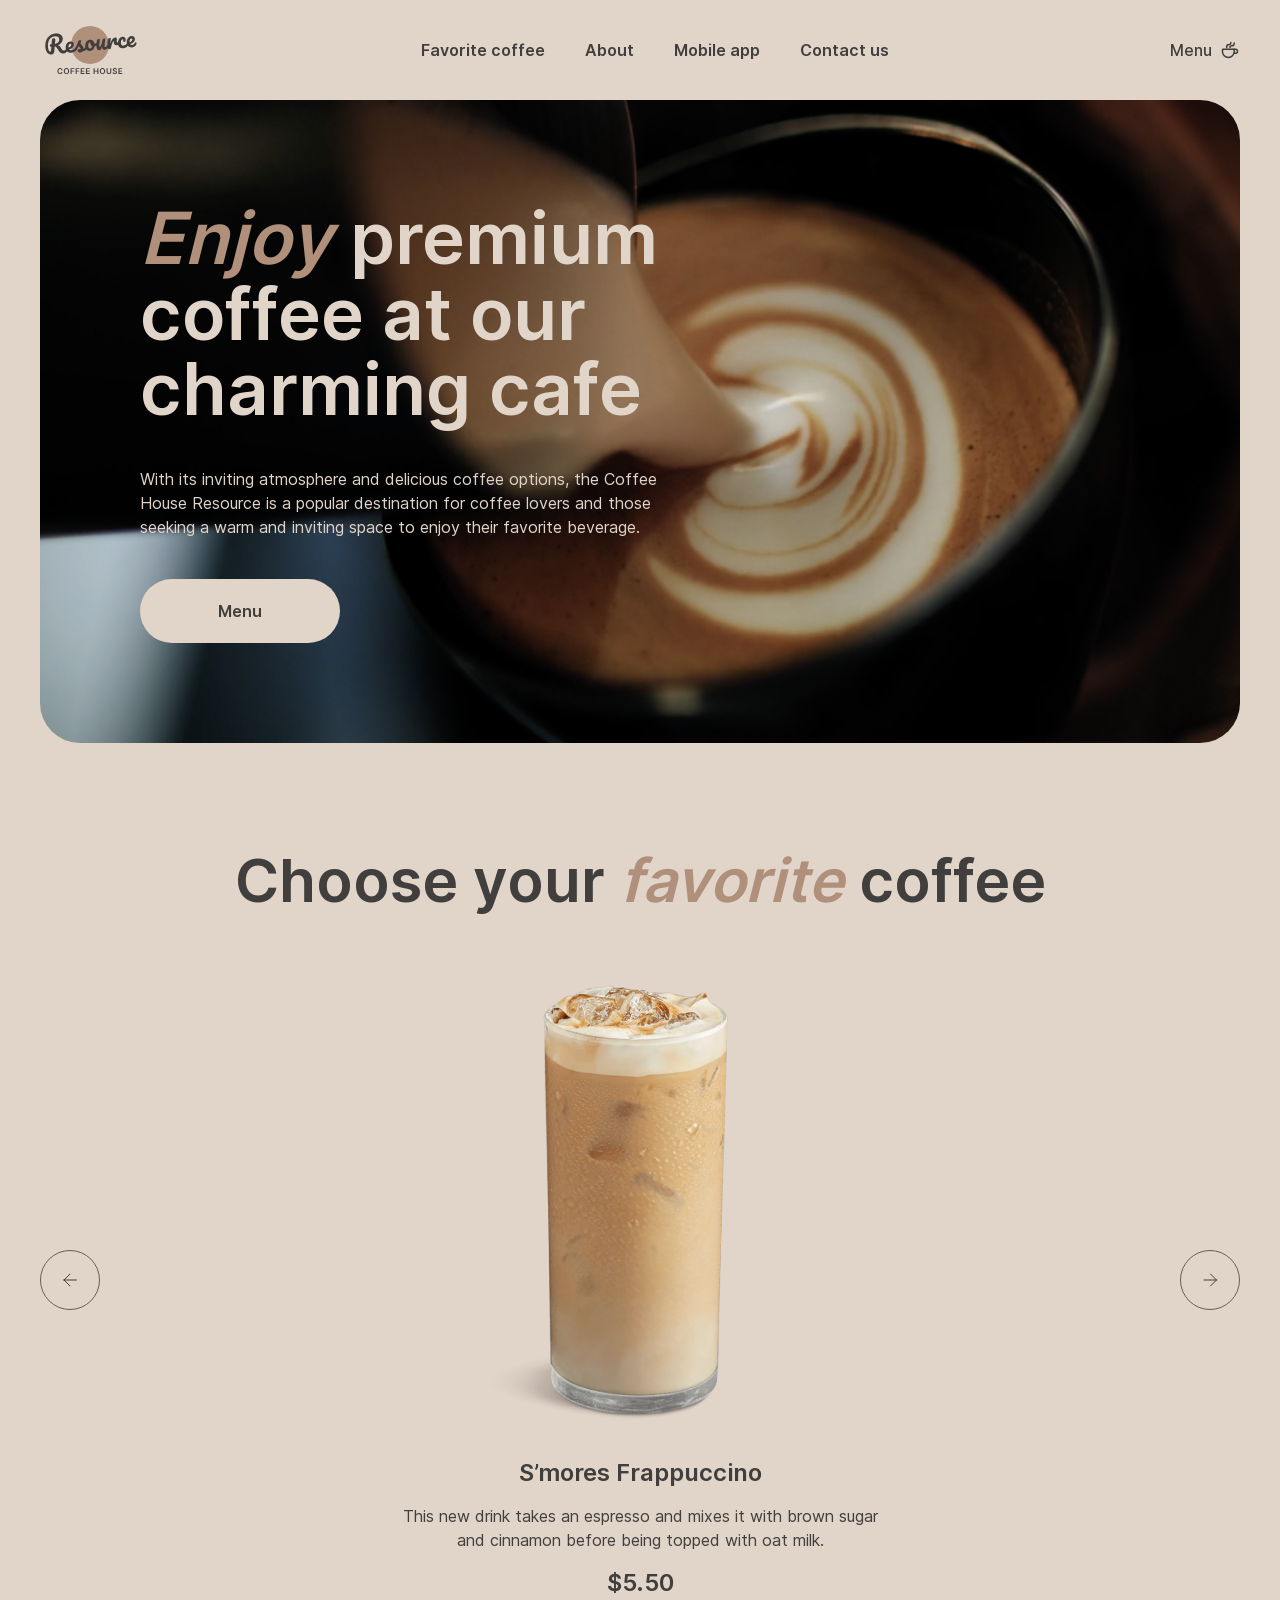
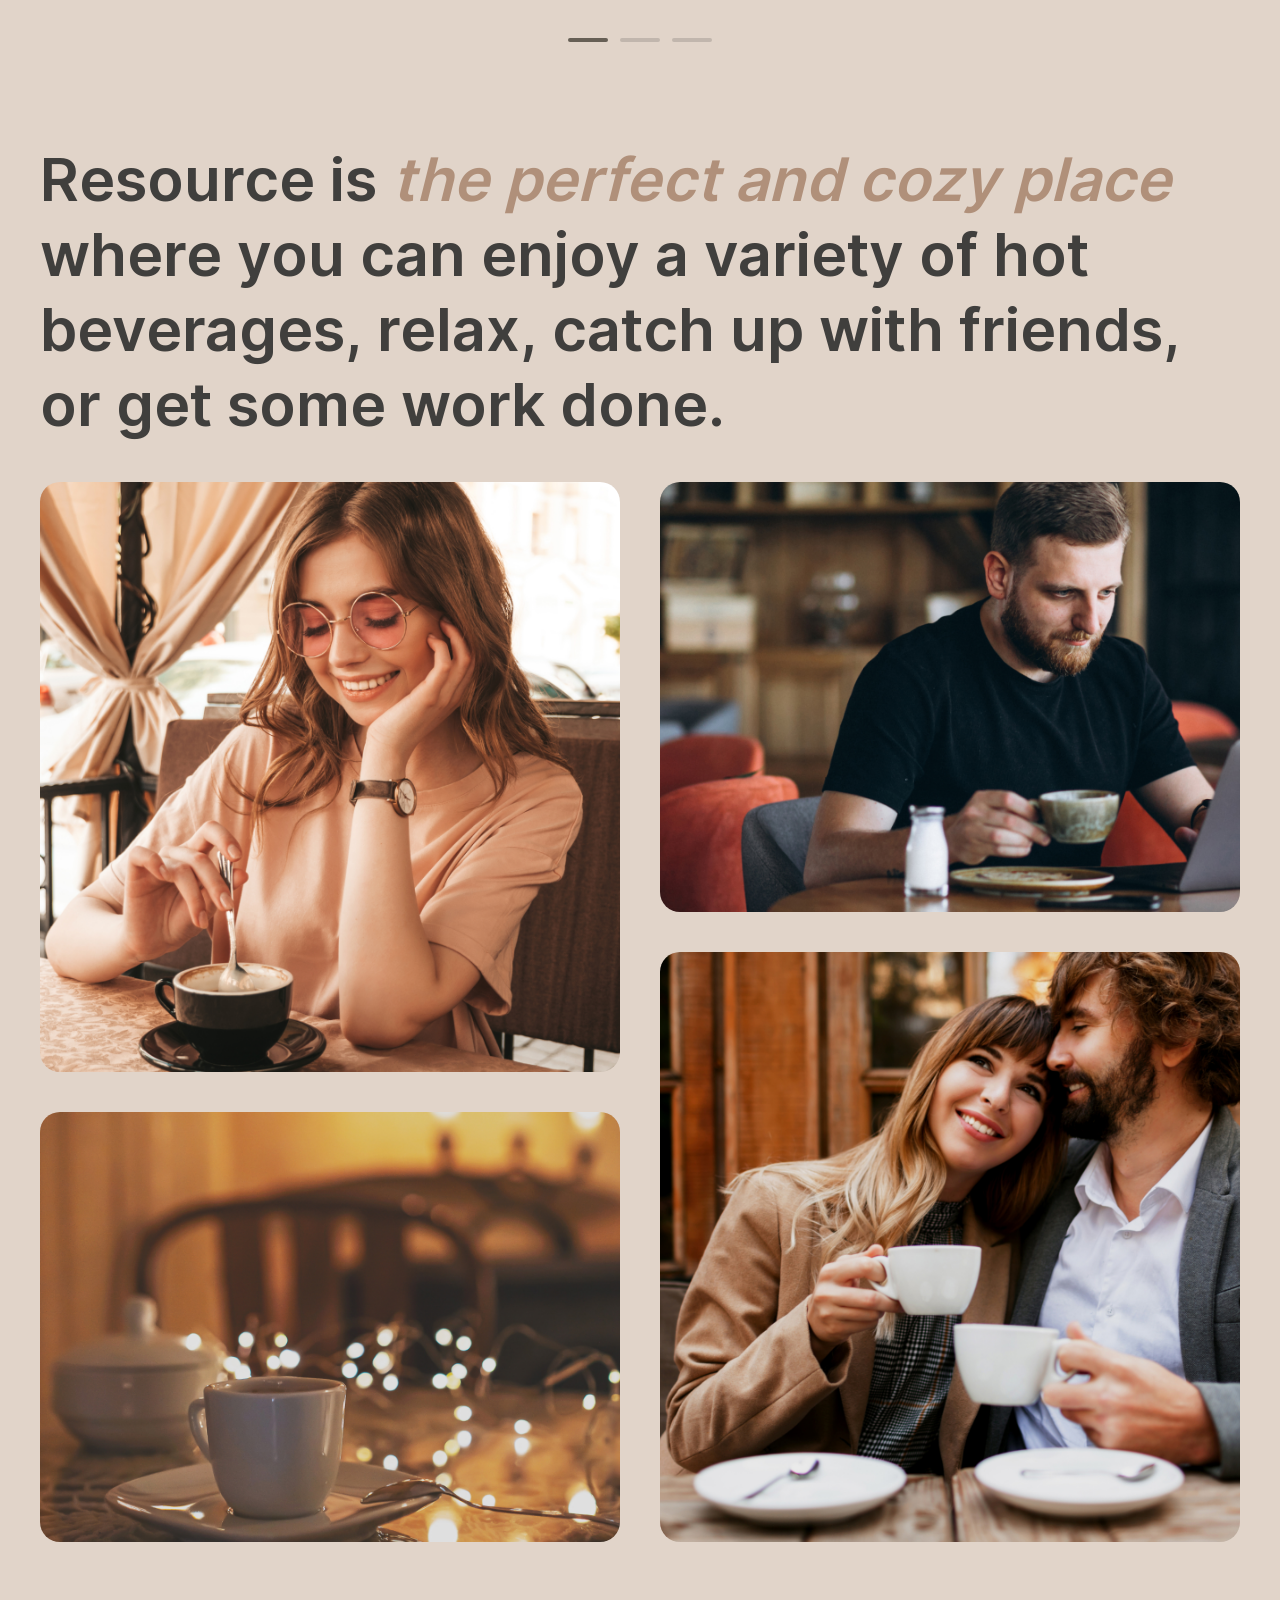
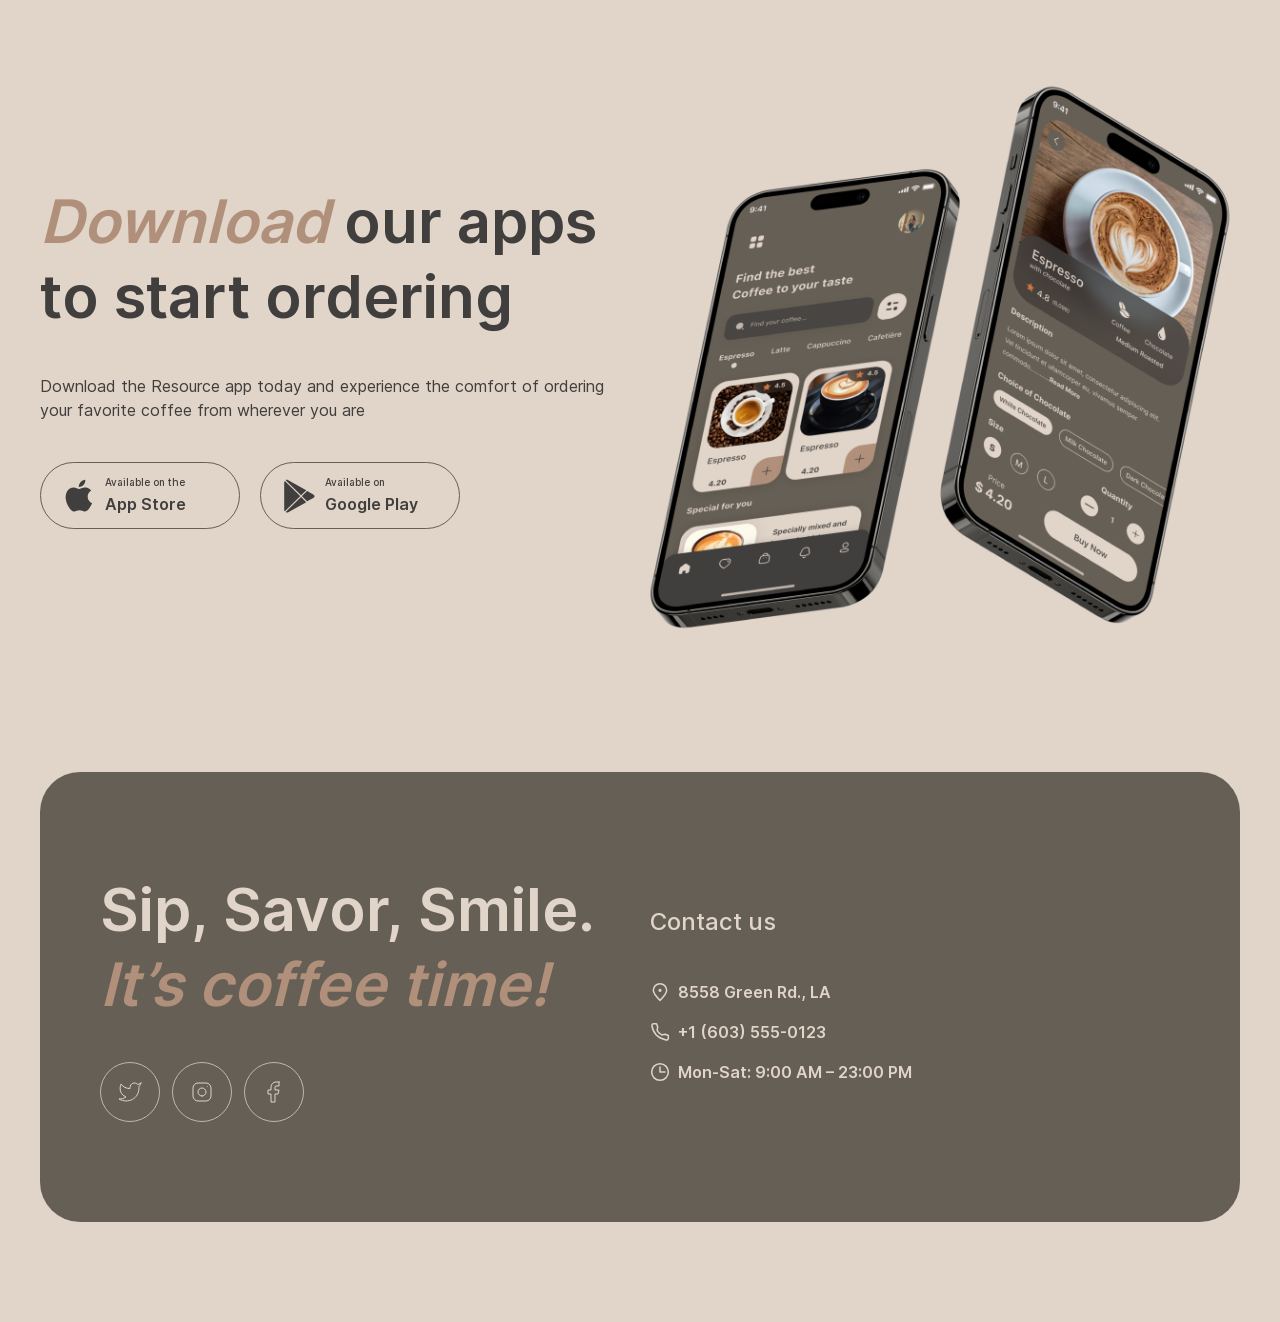
==== index.html @ 58384d1d "feat: add layout and adaptive task part 1" ====
<!DOCTYPE html>
<html lang="ru">
<head>
    <meta charset="UTF-8">
    <meta http-equiv="X-UA-Compatible" content="IE=edge">
    <title>Coffie house</title>
    <meta name="theme-color" content="#fff">
    <meta name="apple-mobile-web-app-status-bar-style" content="black-translucent">
    <!--<meta name="viewport" content="width=device-width, shrink-to-fit=no, initial-scale=1.0">-->
    <meta name="viewport" content="width=device-width, initial-scale=1.0">
    <meta name="format-detection" content="telephone=no">
    <meta name="author" content="">
    <base href="">
    <link rel="canonical" href="/">
    <!-- page description -->
    <meta name="description" content="">
    <meta name="keywords" content="">
    <meta name="Copyright" content="">
    <!-- social networks -->
    <meta property="og:locale" content="ru_RU">
    <meta property="og:type" content="website">
    <meta property="og:title" content="">
    <meta property="og:description" content="">
    <meta property="og:image" content="">
    <meta property="og:url" content="">
    <meta property="og:site_name" content="">
    <!-- Favicon -->
    <link rel="apple-touch-icon-precomposed" sizes="144x144" href="assets/img/favicon.png">
    <link rel="apple-touch-icon-precomposed" sizes="152x152" href="assets/img/favicon.png">
    <link rel="icon" type="image/png" href="assets/img/favicon.png" sizes="32x32">
    <link rel="icon" type="image/png" href="assets/img/favicon.png" sizes="16x16">
    <meta name="application-name" content="&nbsp;">
    <meta name="msapplication-TileColor" content="#FFFFFF">
    <meta name="msapplication-TileImage" content="assets/img/favicon.png">
    <!-- styles files -->
    <link rel="stylesheet" href="assets/css/main.css">
    <link rel="stylesheet" href="assets/css/media.css">
</head>
    <body>
        <header class="header">
            <div class="container">
                <div class="header-wrapper f-jcsb-center">
                    <a href="https://rolling-scopes-school.github.io/holanad-JSFE2023Q4/" class="header__logo">
                        <img src="assets/img/logo.svg" alt="" class="img-contain">
                    </a>
                    <div class="header-block f-center">
                        <nav class="header-nav">
                            <ul class="header-list f-center">
                                <li class="header-item">
                                    <a href="#favorite" class="header-item__link">
                                        Favorite coffee
                                    </a>
                                </li>
                                <li class="header-item">
                                    <a href="#resource" class="header-item__link">
                                        About
                                    </a>
                                </li>
                                <li class="header-item">
                                    <a href="#download" class="header-item__link">
                                        Mobile app
                                    </a>
                                </li>
                                <li class="header-item">
                                    <a href="#footer" class="header-item__link">
                                        Contact us
                                    </a>
                                </li>
                            </ul>
                        </nav>
                    </div>
                    <a href="menu.html" class="header__menu f-center">
                        <p>
                            Menu
                        </p>
                        <svg xmlns="http://www.w3.org/2000/svg" width="20" height="20" viewBox="0 0 20 20" fill="none">
                            <path d="M14.167 9.76667V11.6667C14.167 14.8883 11.5553 17.5 8.33366 17.5C5.112 17.5 2.50033 14.8883 2.50033 11.6667V9.76667C2.50033 9.4353 2.76896 9.16667 3.10033 9.16667H13.567C13.8984 9.16667 14.167 9.4353 14.167 9.76667Z" stroke="#403F3D" stroke-width="1.5" stroke-linecap="round" stroke-linejoin="round"/>
                            <path d="M10.0003 7.50008C10.0003 6.66675 10.5956 5.83341 11.786 5.83341V5.83341C13.101 5.83341 14.167 4.76743 14.167 3.45246V2.91675" stroke="#403F3D" stroke-width="1.5" stroke-linecap="round" stroke-linejoin="round"/>
                            <path d="M6.66634 7.5V7.08333C6.66634 5.70262 7.78563 4.58333 9.16634 4.58333V4.58333C10.0868 4.58333 10.833 3.83714 10.833 2.91667V2.5" stroke="#403F3D" stroke-width="1.5" stroke-linecap="round" stroke-linejoin="round"/>
                            <path d="M13.333 9.16675H15.4163C16.5669 9.16675 17.4997 10.0995 17.4997 11.2501C17.4997 12.4007 16.5669 13.3334 15.4163 13.3334H14.1663" stroke="#403F3D" stroke-width="1.5" stroke-linecap="round" stroke-linejoin="round"/>
                        </svg>
                    </a>
                    <button class="header-burger">
                        <span></span>
                        <span></span>
                    </button>
                </div>
            </div>
        </header>
        <main class="main">
            <section class="intro" id="intro">
                <div class="container">
                    <div class="intro-wrapper">
                        <div class="intro-image">
                            <img src="assets/img/intro.png" alt="" class="img-cover">
                        </div>
                        <div class="intro-info">
                            <h1 class="intro__title">
                                <i>Enjoy</i> premium coffee at our charming cafe
                            </h1>
                            <p class="intro__descr">
                                With its inviting atmosphere and delicious coffee options, the Coffee House Resource is a popular destination for coffee lovers and those seeking a warm and inviting space to enjoy their favorite beverage.
                            </p>
                            <a href="menu.html" class="intro__button btn f-center">
                                Menu
                                <svg xmlns="http://www.w3.org/2000/svg" width="20" height="20" viewBox="0 0 20 20" fill="none">
                                    <path d="M14.167 9.76667V11.6667C14.167 14.8883 11.5553 17.5 8.33366 17.5C5.112 17.5 2.50033 14.8883 2.50033 11.6667V9.76667C2.50033 9.4353 2.76896 9.16667 3.10033 9.16667H13.567C13.8984 9.16667 14.167 9.4353 14.167 9.76667Z" stroke="#403F3D" stroke-width="1.5" stroke-linecap="round" stroke-linejoin="round"/>
                                    <path d="M10.0003 7.50008C10.0003 6.66675 10.5956 5.83341 11.786 5.83341V5.83341C13.101 5.83341 14.167 4.76743 14.167 3.45246V2.91675" stroke="#403F3D" stroke-width="1.5" stroke-linecap="round" stroke-linejoin="round"/>
                                    <path d="M6.66634 7.5V7.08333C6.66634 5.70262 7.78563 4.58333 9.16634 4.58333V4.58333C10.0868 4.58333 10.833 3.83714 10.833 2.91667V2.5" stroke="#403F3D" stroke-width="1.5" stroke-linecap="round" stroke-linejoin="round"/>
                                    <path d="M13.333 9.16675H15.4163C16.5669 9.16675 17.4997 10.0995 17.4997 11.2501C17.4997 12.4007 16.5669 13.3334 15.4163 13.3334H14.1663" stroke="#403F3D" stroke-width="1.5" stroke-linecap="round" stroke-linejoin="round"/>
                                </svg>
                            </a>
                        </div>
                    </div>
                </div>
            </section>
            <section class="favorite" id="favorite">
                <div class="container">
                    <div class="favorite-wrapper">
                        <h2 class="favorite__title">
                            Choose your  <i>favorite</i> coffee
                        </h2>
                        <div class="favorite-slider">
                            <ul class="favorite-slider f-center-center">
                                <li class="favorite-item">
                                    <div class="favorite-item__image">
                                        <img src="assets/img/coffie/coffee-slider-1.png" alt="" class="img-contain">
                                    </div>
                                    <h3 class="favorite-item__name">
                                        S’mores Frappuccino
                                    </h3>
                                    <p class="favorite-item__descr">
                                        This new drink takes an espresso and mixes it with brown sugar and cinnamon before being topped with oat milk.
                                    </p>
                                    <p class="favorite-item__price">
                                        $5.50
                                    </p>
                                </li>
                            </ul>
                            <div class="favorite-pagination f-center-center">
                                <span class="active"></span>
                                <span></span>
                                <span></span>
                            </div>
                            <div class="favorite-panel">
                                <button class="favorite-panel__prev f-center-center">
                                    <svg width="24" height="24" viewBox="0 0 24 24" fill="none" xmlns="http://www.w3.org/2000/svg">
                                        <g id="arrow-left">
                                        <path id="Vector1" d="M18.5 12H6M6 12L12 6M6 12L12 18" stroke="#403F3D" stroke-linecap="round" stroke-linejoin="round"/>
                                        </g>
                                    </svg>
                                </button>
                                <button class="favorite-panel__next f-center-center">
                                    <svg width="24" height="24" viewBox="0 0 24 24" fill="none" xmlns="http://www.w3.org/2000/svg">
                                        <g id="arrow-right">
                                        <path id="Vector2" d="M6 12H18.5M18.5 12L12.5 6M18.5 12L12.5 18" stroke="#403F3D" stroke-linecap="round" stroke-linejoin="round"/>
                                        </g>
                                    </svg>                                        
                                </button>                                    
                            </div>
                        </div>
                    </div>
                </div>
            </section>
            <section class="resource" id="resource">
                <div class="container">
                    <div class="resource-wrapper">
                        <h2 class="resource__title">
                            Resource is <i>the perfect and cozy place</i> where you can enjoy a variety of hot beverages, relax, catch up with friends, or get some work done.
                        </h2>
                        <ul class="resource-list">
                            <li class="resource-item">
                                <img src="assets/img/resource/img-one.png" alt="" class="img-cover">
                            </li>
                            <li class="resource-item">
                                <img src="assets/img/resource/img-three.png" alt="" class="img-cover">
                            </li>
                            <li class="resource-item">
                                <img src="assets/img/resource/img-two.png" alt="" class="img-cover">
                            </li>
                            <li class="resource-item">
                                <img src="assets/img/resource/img-four.png" alt="" class="img-cover">
                            </li>
                        </ul>
                    </div>
                </div>
            </section>
            <section class="download" id="download">
                <div class="container">
                    <div class="download-wrapper f-jcsb-center">
                        <div class="download-info">
                            <h2 class="download__title">
                                <i>Download</i> our apps to start ordering
                            </h2>
                            <p class="download__descr">
                                Download the Resource app today and experience the comfort of ordering your favorite coffee from wherever you are
                            </p>
                            <div class="download-btns f-center">
                                <a href="" class="download-button f-center">
                                    <svg width="36" height="36" viewBox="0 0 36 36" fill="none" xmlns="http://www.w3.org/2000/svg">
                                        <path d="M26.7073 18.6307C26.6704 14.6324 30.065 12.6872 30.2203 12.5966C28.2977 9.86366 25.3178 9.49026 24.2707 9.46048C21.7679 9.20369 19.3403 10.9206 18.0654 10.9206C16.765 10.9206 14.8017 9.48529 12.6858 9.52747C9.96293 9.56841 7.41566 11.1055 6.0186 13.4923C3.13542 18.359 5.28572 25.5108 8.04802 29.4446C9.42981 31.3712 11.0444 33.5223 13.1578 33.4466C15.2254 33.3635 15.9978 32.1614 18.4929 32.1614C20.9651 32.1614 21.6903 33.4466 23.8457 33.3983C26.0647 33.3635 27.4618 31.463 28.7952 29.519C30.392 27.3108 31.0333 25.1362 31.0588 25.0245C31.0066 25.0071 26.7493 23.4229 26.7073 18.6307Z" fill="#403F3D"/>
                                        <path d="M22.6357 6.87268C23.7477 5.51675 24.5086 3.67205 24.2974 1.80005C22.6879 1.86952 20.675 2.88554 19.5159 4.21169C18.4903 5.38029 17.5742 7.29571 17.8109 9.097C19.6189 9.2285 21.4753 8.20752 22.6357 6.87268Z" fill="#403F3D"/>
                                    </svg>       
                                    <div class="download-button-text">
                                        <p class="download-button-text__over">
                                            Available on the
                                        </p>
                                        <p class="download-button-text__main">
                                            App Store
                                        </p>
                                    </div>                                 
                                </a>
                                <a href="" class="download-button f-center">
                                    <svg width="36" height="36" viewBox="0 0 36 36" fill="none" xmlns="http://www.w3.org/2000/svg">
                                        <path d="M3.7558 3.20297C3.39335 3.57289 3.18359 4.14884 3.18359 4.89471V31.4994C3.18359 32.2453 3.39335 32.8212 3.7558 33.1911L3.84525 33.2723L19.1359 18.37V18.0181L3.84525 3.11575L3.7558 3.20297Z" fill="#403F3D"/>
                                        <path d="M26.0776 23.34L20.9863 18.37V18.0181L26.0837 13.0482L26.1979 13.1128L32.2345 16.4617C33.9573 17.4121 33.9573 18.976 32.2345 19.9324L26.1979 23.2753L26.0776 23.34Z" fill="#403F3D"/>
                                        <path d="M25.2733 24.2007L20.0617 19.1195L4.68164 34.1166C5.25384 34.7031 6.18695 34.7737 7.24807 34.1873L25.2733 24.2007Z" fill="#403F3D"/>
                                        <path d="M25.2733 12.1876L7.24807 2.20103C6.18695 1.62058 5.25384 1.69125 4.68164 2.27772L20.0617 17.2688L25.2733 12.1876Z" fill="#403F3D"/>
                                    </svg>     
                                    <div class="download-button-text">
                                        <p class="download-button-text__over">
                                            Available on
                                        </p>
                                        <p class="download-button-text__main">
                                            Google Play
                                        </p>
                                    </div>                                      
                                </a>
                            </div>
                        </div>
                        <div class="download-image">
                            <img src="assets/img/download.png" alt="" class="img-contain">
                        </div>
                    </div>
                </div>
            </section>
        </main>
        <footer class="footer" id="footer">
            <div class="container">
                <div class="footer-wrapper f-jcsb">
                    <div class="footer-left">
                        <p class="footer__title">
                            Sip, Savor, Smile. <br> 
                            <i>It’s coffee time!</i>
                        </p>
                        <ul class="footer-social f-center">
                            <li class="footer-social-item">
                                <a href="" class="footer-social-item__link f-center-center">
                                    <svg xmlns="http://www.w3.org/2000/svg" width="24" height="24" viewBox="0 0 24 24" fill="none">
                                        <path d="M23 3.01006C23 3.01006 20.9821 4.20217 19.86 4.54006C19.2577 3.84757 18.4573 3.35675 17.567 3.13398C16.6767 2.91122 15.7395 2.96725 14.8821 3.29451C14.0247 3.62177 13.2884 4.20446 12.773 4.96377C12.2575 5.72309 11.9877 6.62239 12 7.54006V8.54006C10.2426 8.58562 8.50127 8.19587 6.93101 7.4055C5.36074 6.61513 4.01032 5.44869 3 4.01006C3 4.01006 -1 13.0101 8 17.0101C5.94053 18.408 3.48716 19.109 1 19.0101C10 24.0101 21 19.0101 21 7.51006C20.9991 7.23151 20.9723 6.95365 20.92 6.68006C21.9406 5.67355 23 3.01006 23 3.01006Z" stroke="#E1D4C9" stroke-linecap="round" stroke-linejoin="round"/>
                                    </svg>
                                </a>
                            </li>
                            <li class="footer-social-item">
                                <a href="" class="footer-social-item__link f-center-center">
                                    <svg xmlns="http://www.w3.org/2000/svg" width="24" height="24" viewBox="0 0 24 24" fill="none">
                                        <path d="M12 16C14.2091 16 16 14.2091 16 12C16 9.79086 14.2091 8 12 8C9.79086 8 8 9.79086 8 12C8 14.2091 9.79086 16 12 16Z" stroke="#E1D4C9" stroke-linecap="round" stroke-linejoin="round"/>
                                        <path d="M3 16V8C3 5.23858 5.23858 3 8 3H16C18.7614 3 21 5.23858 21 8V16C21 18.7614 18.7614 21 16 21H8C5.23858 21 3 18.7614 3 16Z" stroke="#E1D4C9"/>
                                        <path d="M17.5 6.51L17.51 6.49889" stroke="#E1D4C9" stroke-linecap="round" stroke-linejoin="round"/>
                                    </svg>
                                </a>
                            </li>
                            <li class="footer-social-item">
                                <a href="" class="footer-social-item__link f-center-center">
                                    <svg xmlns="http://www.w3.org/2000/svg" width="24" height="24" viewBox="0 0 24 24" fill="none">
                                        <path d="M17 2H14C12.6739 2 11.4021 2.52678 10.4645 3.46447C9.52678 4.40215 9 5.67392 9 7V10H6V14H9V22H13V14H16L17 10H13V7C13 6.73478 13.1054 6.48043 13.2929 6.29289C13.4804 6.10536 13.7348 6 14 6H17V2Z" stroke="#E1D4C9" stroke-linecap="round" stroke-linejoin="round"/>
                                    </svg>
                                </a>
                            </li>
                        </ul>
                    </div>
                    <div class="footer-contact">
                        <p class="footer-contact__title">
                            Contact us
                        </p>
                        <ul class="footer-info">
                            <li class="footer-item">
                                <a target="_blank"  href="https://www.google.by/maps/place/%D0%AD%D0%BB%D1%8C+%D0%91%D1%83%D1%80%D1%80%D0%B8%D1%82%D0%BE/@53.9253311,27.5928768,19.65z/data=!4m6!3m5!1s0x46dbcfb569c15c99:0xf4e4a1e902688611!8m2!3d53.9253161!4d27.5927103!16s%2Fg%2F11mb0rgdtj?entry=ttu" class="footer-item__link f-center">
                                    <svg xmlns="http://www.w3.org/2000/svg" width="20" height="20" viewBox="0 0 20 20" fill="none">
                                        <path d="M16.6663 8.33329C16.6663 12.0152 9.99967 18.3333 9.99967 18.3333C9.99967 18.3333 3.33301 12.0152 3.33301 8.33329C3.33301 4.65139 6.31778 1.66663 9.99967 1.66663C13.6816 1.66663 16.6663 4.65139 16.6663 8.33329Z" stroke="#E1D4C9" stroke-width="1.5"/>
                                        <path d="M10.0003 9.16667C10.4606 9.16667 10.8337 8.79357 10.8337 8.33333C10.8337 7.8731 10.4606 7.5 10.0003 7.5C9.54009 7.5 9.16699 7.8731 9.16699 8.33333C9.16699 8.79357 9.54009 9.16667 10.0003 9.16667Z" fill="#E1D4C9" stroke="#E1D4C9" stroke-width="1.5" stroke-linecap="round" stroke-linejoin="round"/>
                                    </svg>
                                    <p class="footer-item__text">
                                        8558 Green Rd.,  LA
                                    </p>
                                </a>
                            </li>
                            <li class="footer-item">
                                <a href="tel:+16035550123" class="footer-item__link f-center">
                                    <svg xmlns="http://www.w3.org/2000/svg" width="20" height="20" viewBox="0 0 20 20" fill="none">
                                        <path d="M15.0984 12.2516L11.6665 12.9166C9.34845 11.7531 7.91654 10.4166 7.08321 8.33329L7.72483 4.89154L6.51197 1.66663L3.72946 1.66663C2.60191 1.66663 1.71466 2.59958 1.90108 3.71161C2.29888 6.08454 3.37231 10.0391 6.24987 12.9166C9.27338 15.9401 13.5661 17.3318 16.1378 17.9288C17.299 18.1983 18.3332 17.2908 18.3332 16.0988L18.3332 13.4843L15.0984 12.2516Z" stroke="#E1D4C9" stroke-width="1.5" stroke-linecap="round" stroke-linejoin="round"/>
                                    </svg>
                                    <p class="footer-item__text">
                                        +1 (603) 555-0123
                                    </p>
                                </a>
                            </li>
                            <li class="footer-item">
                                <a href="" class="footer-item__link f-center">
                                    <svg xmlns="http://www.w3.org/2000/svg" width="20" height="20" viewBox="0 0 20 20" fill="none">
                                        <g clip-path="url(#clip0_217_1736)">
                                        <path d="M10 5L10 10L15 10" stroke="#E1D4C9" stroke-width="1.5" stroke-linecap="round" stroke-linejoin="round"/>
                                        <path d="M10.0003 18.3333C14.6027 18.3333 18.3337 14.6023 18.3337 9.99996C18.3337 5.39759 14.6027 1.66663 10.0003 1.66663C5.39795 1.66663 1.66699 5.39759 1.66699 9.99996C1.66699 14.6023 5.39795 18.3333 10.0003 18.3333Z" stroke="#E1D4C9" stroke-width="1.5" stroke-linecap="round" stroke-linejoin="round"/>
                                        </g>
                                        <defs>
                                        <clipPath id="clip0_217_1736">
                                        <rect width="20" height="20" fill="white"/>
                                        </clipPath>
                                        </defs>
                                    </svg>
                                    <p class="footer-item__text">
                                        Mon-Sat: 9:00 AM – 23:00 PM
                                    </p>
                                </a>
                            </li>
                        </ul>
                    </div>
                </div>
            </div>
        </footer>
        <script src="assets/js/app.js"></script>
    </body>
</html>
---- assets/css/main.css ----
@font-face {
  font-family: 'Inter Regular';
  src: url("../fonts/Inter-Regular.eot");
  src: local("Inter-Regular"), url("../fonts/Inter-Regular.eot?#iefix") format("embedded-opentype"), url("../fonts/Inter-Regular.woff") format("woff"), url("../fonts/Inter-Regular.woff2") format("woff2"), url("../fonts/Inter-Regular.ttf") format("truetype");
  font-weight: 400;
  font-style: normal;
}

@font-face {
  font-family: 'Inter Medium';
  src: url("../fonts/Inter-Medium.eot");
  src: local("Inter-Medium"), url("../fonts/Inter-Medium.eot?#iefix") format("embedded-opentype"), url("../fonts/Inter-Medium.woff") format("woff"), url("../fonts/Inter-Medium.woff2") format("woff2"), url("../fonts/Inter-Medium.ttf") format("truetype");
  font-weight: 500;
  font-style: normal;
}

@font-face {
  font-family: 'Inter SemiBold';
  src: url("../fonts/Inter-SemiBold.eot");
  src: local("Inter-SemiBold"), url("../fonts/Inter-SemiBold.eot?#iefix") format("embedded-opentype"), url("../fonts/Inter-SemiBold.woff") format("woff"), url("../fonts/Inter-SemiBold.woff2") format("woff2"), url("../fonts/Inter-SemiBold.ttf") format("truetype");
  font-weight: 600;
  font-style: normal;
}

@font-face {
  font-family: 'Inter Bold';
  src: url("../fonts/Inter-Bold.eot");
  src: local("Inter-Bold"), url("../fonts/Inter-Bold.eot?#iefix") format("embedded-opentype"), url("../fonts/Inter-Bold.woff") format("woff"), url("../fonts/Inter-Bold.woff2") format("woff2"), url("../fonts/Inter-Bold.ttf") format("truetype");
  font-weight: 700;
  font-style: normal;
}

*, ::after, ::before {
  -webkit-box-sizing: border-box;
  box-sizing: border-box;
  -webkit-tap-highlight-color: rgba(0, 0, 0, 0);
  outline: none;
}

body, html {
  -webkit-box-sizing: border-box;
  box-sizing: border-box;
  margin: 0;
  padding: 0;
}

html {
  overflow-x: hidden;
}

body {
  font-size: 15px;
  min-width: 320px;
}

h1, h2, h3, h4, h5, h6 {
  padding: 0;
  margin: 0;
}

ul, li {
  display: block;
  padding: 0px;
  margin: 0px;
}

textarea {
  resize: none;
}

p {
  font-size: 16px;
}

img {
  border-style: none;
}

button {
  border: 0;
  background: transparent;
  padding: 0;
}

button,
[type="button"],
[type="reset"],
[type="submit"] {
  -webkit-appearance: button;
  cursor: pointer;
}

button::-moz-focus-inner,
[type="button"]::-moz-focus-inner,
[type="reset"]::-moz-focus-inner,
[type="submit"]::-moz-focus-inner {
  border-style: none;
  padding: 0;
}

button:-moz-focusring,
[type="button"]:-moz-focusring,
[type="reset"]:-moz-focusring,
[type="submit"]:-moz-focusring {
  outline: none;
}

[type="checkbox"],
[type="radio"] {
  -webkit-box-sizing: border-box;
  box-sizing: border-box;
  padding: 0;
}

[type="number"]::-webkit-inner-spin-button,
[type="number"]::-webkit-outer-spin-button {
  height: auto;
}

input[type="number"]::-webkit-outer-spin-button,
input[type="number"]::-webkit-inner-spin-button {
  -webkit-appearance: none;
}

input[type='number'],
input[type="number"]:hover,
input[type="number"]:focus {
  -webkit-appearance: none;
          appearance: none;
  -moz-appearance: textfield;
}

::-webkit-file-upload-button {
  -webkit-appearance: button;
  font: inherit;
}

input::-webkit-search-decoration,
input::-webkit-search-cancel-button,
input::-webkit-search-results-button,
input::-webkit-search-results-decoration {
  display: none;
}

input[type=text]::-ms-clear {
  display: none;
  width: 0;
  height: 0;
}

input[type=text]::-ms-reveal {
  display: none;
  width: 0;
  height: 0;
}

input[type="search"]::-webkit-search-decoration,
input[type="search"]::-webkit-search-cancel-button,
input[type="search"]::-webkit-search-results-button,
input[type="search"]::-webkit-search-results-decoratio {
  display: none;
}

[hidden] {
  display: none;
}

p, nav {
  margin: 0;
  padding: 0;
}

a, a:hover, a:active, a:focus,
button, input, button:hover, button:active, button:focus,
input:focus, input:active {
  text-decoration: none;
  outline: none;
  /*  -webkit-transition: all 0.5s ease;
    transition: all 0.5s ease;
    -moz-transition: all 0.5s ease;
    -webkit-transition-property: all;
    -webkit-transition-duration: 0.5s;
    -webkit-transition-timing-function: ease;*/
}

input {
  -webkit-box-shadow: none;
  box-shadow: none;
  -webkit-appearance: none;
  -moz-appearance: none;
  appearance: none;
}

input[type=text] {
  -webkit-appearance: none;
  -moz-appearance: none;
  appearance: none;
  -webkit-box-shadow: none;
  box-shadow: none;
}

textarea {
  -webkit-appearance: none;
  -moz-appearance: none;
  appearance: none;
  border: 0;
  -webkit-box-shadow: none;
  box-shadow: none;
  border-radius: 0;
}

a, span, p, input, button, select, option, textarea, label, blockquote {
  color: #403F3D;
  font-family: 'Inter Medium';
  font-size: 16px;
  line-height: 150%;
}

body {
  background: #E1D4C9;
}

html {
  scroll-behavior: smooth;
}

.flex {
  display: -webkit-box;
  display: -ms-flexbox;
  display: flex;
}

.f-jcsb {
  display: -webkit-box;
  display: -ms-flexbox;
  display: flex;
  -webkit-box-pack: justify;
      -ms-flex-pack: justify;
          justify-content: space-between;
}

.f-jcsa {
  display: -webkit-box;
  display: -ms-flexbox;
  display: flex;
  -ms-flex-pack: distribute;
      justify-content: space-around;
}

.f-center {
  display: -webkit-box;
  display: -ms-flexbox;
  display: flex;
  -webkit-box-align: center;
      -ms-flex-align: center;
          align-items: center;
}

.f-jcsb-center {
  display: -webkit-box;
  display: -ms-flexbox;
  display: flex;
  -webkit-box-pack: justify;
      -ms-flex-pack: justify;
          justify-content: space-between;
  -webkit-box-align: center;
      -ms-flex-align: center;
          align-items: center;
}

.f-jcsa-center {
  display: -webkit-box;
  display: -ms-flexbox;
  display: flex;
  -ms-flex-pack: distribute;
      justify-content: space-around;
  -webkit-box-align: center;
      -ms-flex-align: center;
          align-items: center;
}

.f-center-center {
  display: -webkit-box;
  display: -ms-flexbox;
  display: flex;
  -webkit-box-pack: center;
      -ms-flex-pack: center;
          justify-content: center;
  -webkit-box-align: center;
      -ms-flex-align: center;
          align-items: center;
}

.f-dc {
  display: -webkit-box;
  display: -ms-flexbox;
  display: flex;
  -webkit-box-orient: vertical;
  -webkit-box-direction: normal;
      -ms-flex-direction: column;
          flex-direction: column;
}

.f-dc-jcsb {
  display: -webkit-box;
  display: -ms-flexbox;
  display: flex;
  -webkit-box-orient: vertical;
  -webkit-box-direction: normal;
      -ms-flex-direction: column;
          flex-direction: column;
  -webkit-box-pack: justify;
      -ms-flex-pack: justify;
          justify-content: space-between;
}

.f-dc-center {
  display: -webkit-box;
  display: -ms-flexbox;
  display: flex;
  -webkit-box-orient: vertical;
  -webkit-box-direction: normal;
      -ms-flex-direction: column;
          flex-direction: column;
  -webkit-box-align: center;
      -ms-flex-align: center;
          align-items: center;
}

.f-dc-center-center {
  display: -webkit-box;
  display: -ms-flexbox;
  display: flex;
  -webkit-box-orient: vertical;
  -webkit-box-direction: normal;
      -ms-flex-direction: column;
          flex-direction: column;
  -webkit-box-pack: center;
      -ms-flex-pack: center;
          justify-content: center;
  -webkit-box-align: center;
      -ms-flex-align: center;
          align-items: center;
}

.wrap {
  -ms-flex-wrap: wrap;
      flex-wrap: wrap;
}

.img-cover {
  width: 100%;
  height: 100%;
  -o-object-fit: cover;
     object-fit: cover;
  display: block;
  pointer-events: none;
}

.img-contain {
  width: 100%;
  height: 100%;
  -o-object-fit: contain;
     object-fit: contain;
  display: block;
  pointer-events: none;
}

.container {
  max-width: 1440px;
  padding: 0 40px;
  margin: 0 auto;
}

.header__logo {
  width: 100px;
  height: 60px;
}

.header-wrapper {
  padding: 20px 0;
}

.header-item {
  position: relative;
}

.header-item::before {
  content: '';
  position: absolute;
  left: 0;
  bottom: -8px;
  width: 100%;
  height: 2px;
  background: #403F3D;
  opacity: 0;
  -webkit-transition: all .2s ease-in;
  transition: all .2s ease-in;
}

.header-item:not(:last-child) {
  margin-right: 40px;
}

.header-item__link {
  font-family: 'Inter SemiBold';
}

.header-item:hover::before {
  bottom: -4px;
  opacity: 1;
}

.header__menu {
  position: relative;
}

.header__menu::before {
  content: '';
  position: absolute;
  left: 0;
  bottom: -8px;
  width: 100%;
  height: 2px;
  background: #403F3D;
  opacity: 0;
  -webkit-transition: all .2s ease-in;
  transition: all .2s ease-in;
}

.header__menu.active::before {
  bottom: -4px;
  opacity: 1;
}

.header__menu p {
  margin-right: 8px;
}

.header__menu:hover::before {
  bottom: -4px;
  opacity: 1;
}

.header-burger {
  position: relative;
  width: 44px;
  height: 44px;
  border: 1px solid #665F55;
  display: none;
  border-radius: 50%;
}

.header-burger span {
  width: 16px;
  height: 1.5px;
  background: #403F3D;
  position: absolute;
  left: 50%;
  -webkit-transform: translateX(-50%);
          transform: translateX(-50%);
}

.header-burger span:nth-child(1) {
  top: 18px;
}

.header-burger span:nth-child(2) {
  bottom: 18px;
}

.intro__title {
  color: #E1D4C9;
  font-family: 'Inter SemiBold';
  font-size: 72px;
  line-height: 105%;
  margin-bottom: 40px;
}

.intro__title i {
  color: #B0907A;
}

.intro__descr {
  font-family: 'Inter Regular';
  color: #E1D4C9;
  margin-bottom: 40px;
  line-height: 150%;
}

.intro__button {
  border-radius: 100px;
  width: -webkit-fit-content;
  width: -moz-fit-content;
  width: fit-content;
  background: #E1D4C9;
  padding: 20px 78px;
  font-family: 'Inter SemiBold';
  position: relative;
}

.intro__button svg {
  position: absolute;
  right: 30px;
  opacity: 0;
  -webkit-transition: all .2s ease-in;
  transition: all .2s ease-in;
}

.intro__button:hover svg {
  opacity: 1;
  right: 50px;
}

.intro-wrapper {
  position: relative;
  border-radius: 40px;
  padding: 100px;
  overflow: hidden;
  margin-bottom: 100px;
}

.intro-image {
  position: absolute;
  left: 0;
  top: 0;
  width: 100%;
  height: 644px;
}

.intro-info {
  position: relative;
  z-index: 1;
  width: 530px;
}

.favorite-wrapper {
  padding-bottom: 100px;
}

.favorite__title {
  text-align: center;
  margin-bottom: 40px;
  color: #403F3D;
  font-family: 'Inter SemiBold';
  line-height: 125%;
  font-size: 60px;
}

.favorite__title i {
  color: #B0907A;
}

.favorite-item {
  width: 480px;
}

.favorite-item__image {
  height: 480px;
  width: 100%;
  margin-bottom: 20px;
}

.favorite-item__name {
  color: #403F3D;
  font-size: 24px;
  font-family: 'Inter SemiBold';
  line-height: 125%;
  text-align: center;
  margin-bottom: 16px;
}

.favorite-item__descr {
  text-align: center;
  font-size: 16px;
  font-family: 'Inter Regular';
  line-height: 150%;
  margin-bottom: 16px;
}

.favorite-item__price {
  text-align: center;
  font-size: 24px;
  font-family: 'Inter SemiBold';
  line-height: 125%;
}

.favorite-slider {
  position: relative;
}

.favorite-pagination {
  margin-top: 40px;
}

.favorite-pagination span {
  width: 40px;
  height: 4px;
  border-radius: 100px;
  display: inline-block;
  background: #C1B6AD;
}

.favorite-pagination span.active {
  background: #665F55;
}

.favorite-pagination span:not(:last-child) {
  margin-right: 12px;
}

.favorite-panel button {
  position: absolute;
  width: 60px;
  height: 60px;
  border-radius: 50%;
  border: 1px solid #665F55;
  top: 292px;
  -webkit-transition: all .2s ease-in;
  transition: all .2s ease-in;
}

.favorite-panel button svg path {
  -webkit-transition: all .2s ease-in;
  transition: all .2s ease-in;
}

.favorite-panel button:hover {
  background: #665F55;
}

.favorite-panel button:hover svg path {
  stroke: #E1D4C9;
}

.favorite-panel__prev {
  left: 0;
}

.favorite-panel__next {
  right: 0;
}

.resource-wrapper {
  padding-bottom: 100px;
}

.resource__title {
  color: #403F3D;
  font-size: 60px;
  line-height: 125%;
  font-family: 'Inter SemiBold';
  line-height: 125%;
  margin-bottom: 40px;
}

.resource__title i {
  color: #B0907A;
}

.resource-list {
  display: -ms-grid;
  display: grid;
  -ms-grid-rows: 430px 120px 430px;
      grid-template-rows: 430px 120px 430px;
  -ms-grid-columns: 1fr 1fr;
      grid-template-columns: 1fr 1fr;
  gap: 40px;
      grid-template-areas: "one two" "one four" "three four";
}

.resource-item {
  border-radius: 20px;
  overflow: hidden;
}

.resource-item img {
  -webkit-transform: scale(1.1);
          transform: scale(1.1);
  -webkit-transition: all .2s ease-in;
  transition: all .2s ease-in;
}

.resource-item:nth-child(1) {
  -ms-grid-row: 1;
  -ms-grid-row-span: 2;
  -ms-grid-column: 1;
  grid-area: one;
}

.resource-item:nth-child(2) {
  -ms-grid-row: 1;
  -ms-grid-column: 2;
  grid-area: two;
}

.resource-item:nth-child(3) {
  -ms-grid-row: 3;
  -ms-grid-column: 1;
  grid-area: three;
}

.resource-item:nth-child(4) {
  -ms-grid-row: 2;
  -ms-grid-row-span: 2;
  -ms-grid-column: 2;
  grid-area: four;
}

.resource-item:hover img {
  -webkit-transform: scale(1);
          transform: scale(1);
}

.download-wrapper {
  padding-bottom: 100px;
}

.download__title {
  color: #403F3D;
  font-size: 60px;
  font-family: 'Inter SemiBold';
  line-height: 125%;
  margin-bottom: 40px;
}

.download__title i {
  color: #B0907A;
}

.download__descr {
  margin-bottom: 40px;
  font-family: 'Inter Regular';
}

.download-button {
  width: 200px;
  border-radius: 100px;
  border: 1px solid #665F55;
  padding: 12px 20px;
  -webkit-transition: all .2s ease-in;
  transition: all .2s ease-in;
}

.download-button:not(:last-child) {
  margin-right: 20px;
}

.download-button svg {
  margin-right: 8px;
}

.download-button svg path {
  -webkit-transition: all .2s ease-in;
  transition: all .2s ease-in;
}

.download-button-text__over {
  font-size: 10px;
  margin-bottom: 2px;
  -webkit-transition: all .2s ease-in;
  transition: all .2s ease-in;
}

.download-button-text__main {
  -webkit-transition: all .2s ease-in;
  transition: all .2s ease-in;
  font-family: 'Inter SemiBold';
}

.download-button:hover {
  background: #665F55;
}

.download-button:hover svg path {
  fill: #E1D4C9;
}

.download-button:hover .download-button-text__over {
  color: #e1d4c9;
}

.download-button:hover .download-button-text__main {
  color: #e1d4c9;
}

.download-info {
  width: 630px;
}

.download-image {
  width: 630px;
  height: 630px;
}

.menu__title {
  color: #403F3D;
  font-size: 60px;
  font-family: 'Inter SemiBold';
  line-height: 125%;
  width: 800px;
  margin: 0 auto;
  text-align: center;
  margin-bottom: 40px;
}

.menu__title i {
  color: #B0907A;
}

.tabs {
  padding-bottom: 100px;
}

.tabs-btns {
  margin-bottom: 40px;
}

.tabs__button {
  cursor: pointer;
  padding: 8px 16px 8px 8px;
  border-radius: 100px;
  border: 1px solid #C1B6AD;
  -webkit-transition: all .2s ease-in;
  transition: all .2s ease-in;
}

.tabs__button:not(:last-child) {
  margin-right: 16px;
}

.tabs__button-icon {
  height: 30px;
  width: 30px;
  background: #C1B6AD;
  padding: 3px 7px;
  margin-right: 8px;
  border-radius: 50%;
  -webkit-transition: all .2s ease-in;
  transition: all .2s ease-in;
}

.tabs__button p {
  -webkit-transition: all .2s ease-in;
  transition: all .2s ease-in;
}

.tabs__button.active {
  background: #665F55;
}

.tabs__button.active .tabs__button-icon {
  background: #E1D4C9;
}

.tabs__button.active p {
  color: #E1D4C9;
}

.tabs__button:hover {
  background: #665F55;
}

.tabs__button:hover .tabs__button-icon {
  background: #E1D4C9;
}

.tabs__button:hover p {
  color: #E1D4C9;
}

.card {
  width: 310px;
  overflow: hidden;
  border-radius: 40px;
  border: 1px solid #C1B6AD;
  cursor: pointer;
}

.card:not(:nth-child(4n + 4)) {
  margin-right: 40px;
}

.card:not(:nth-child(-n + 4)) {
  margin-top: 40px;
}

.card-image {
  width: 100%;
  height: 310px;
  border-radius: 40px;
  overflow: hidden;
}

.card-image img {
  -webkit-transition: all .2s ease-in;
  transition: all .2s ease-in;
  -webkit-transform: scale(1.1);
          transform: scale(1.1);
}

.card-info {
  padding: 16px 20px;
  height: calc(100% - 310px);
}

.card__name {
  font-size: 24px;
  font-family: 'Inter SemiBold';
  margin-bottom: 12px;
}

.card__descr {
  margin-bottom: 12px;
  font-family: 'Inter Regular';
}

.card__price {
  font-size: 24px;
  font-family: 'Inter Bold';
  margin-top: auto;
}

.card-more {
  display: none;
}

.card:hover .card-image img {
  -webkit-transform: scale(1);
          transform: scale(1);
}

.footer-wrapper {
  border-radius: 40px;
  background: #665F55;
  padding: 100px;
  margin-bottom: 100px;
}

.footer__title {
  color: #E1D4C9;
  font-size: 60px;
  font-family: 'Inter SemiBold';
  line-height: 125%;
  margin-bottom: 40px;
}

.footer__title i {
  color: #B0907A;
}

.footer-left {
  width: 530px;
}

.footer-social-item {
  width: 60px;
  height: 60px;
  border-radius: 50%;
  border: 1px solid #C1B6AD;
  -webkit-transition: all .2s ease-in;
  transition: all .2s ease-in;
}

.footer-social-item:not(:last-child) {
  margin-right: 12px;
}

.footer-social-item__link {
  width: 100%;
  height: 100%;
}

.footer-social-item:hover {
  background: #E1D4C9;
}

.footer-social-item:hover svg path {
  stroke: #403F3D;
}

.footer-contact {
  width: 530px;
  -webkit-transform: translateY(32px);
          transform: translateY(32px);
}

.footer-contact__title {
  font-size: 24px;
  color: #E1D4C9;
  margin-bottom: 40px;
}

.footer-item {
  position: relative;
  width: -webkit-fit-content;
  width: -moz-fit-content;
  width: fit-content;
}

.footer-item:not(:last-child) {
  margin-bottom: 16px;
}

.footer-item svg {
  margin-right: 8px;
}

.footer-item__text {
  font-family: 'Inter SemiBold';
  color: #E1D4C9;
}

.footer-item::before {
  content: '';
  position: absolute;
  left: 0;
  height: 2px;
  background: #E1D4C9;
  bottom: -8px;
  width: 100%;
  opacity: 0;
  -webkit-transition: all .2s ease-in;
  transition: all .2s ease-in;
}

.footer-item:hover:not(:last-child)::before {
  opacity: 1;
  bottom: -4px;
}
/*# sourceMappingURL=main.css.map */
---- assets/css/media.css ----
@media screen and (max-width: 1440px) {
  .card {
    width: 23.5%;
  }
  .card:not(:nth-child(4n + 4)) {
    margin-right: 2%;
  }
}

@media screen and (max-width: 1360px) {
  .footer-wrapper {
    padding: 100px 60px;
  }
}

@media screen and (max-width: 1240px) {
  .footer-left {
    width: 100%;
    margin-bottom: 100px;
  }
  .footer-contact {
    -webkit-transform: unset;
            transform: unset;
  }
  .footer-contact__title {
    margin-bottom: 32px;
  }
  .footer-wrapper {
    -webkit-box-orient: vertical;
    -webkit-box-direction: normal;
        -ms-flex-direction: column;
            flex-direction: column;
    margin-bottom: 40px;
  }
  .footer-item:not(:last-child) {
    margin-bottom: 20px;
  }
}

@media screen and (max-width: 992px) {
  .intro-wrapper {
    padding: 100px 60px;
  }
  .intro__button {
    padding: 20px 64px;
  }
  .intro__button svg {
    position: static;
    margin-left: 10px;
    opacity: 1;
  }
  .header-block {
    display: none;
  }
  .header__menu {
    display: none;
  }
  .header__menu:hover::before {
    bottom: -8px;
    opacity: 0;
  }
  .header-burger {
    display: block;
  }
  .header:hover::before {
    bottom: -8px;
    opacity: 0;
  }
  .favorite-panel button:hover {
    background: transparent;
  }
  .favorite-panel button:hover svg path {
    stroke: #403F3D;
  }
  .resource-list {
    display: -webkit-box;
    display: -ms-flexbox;
    display: flex;
    -webkit-box-orient: vertical;
    -webkit-box-direction: normal;
        -ms-flex-direction: column;
            flex-direction: column;
  }
  .resource-item {
    height: 590px;
  }
  .resource-item:nth-child(2), .resource-item:nth-child(3) {
    display: none;
  }
  .resource-item img {
    -webkit-transform: scale(1.05);
            transform: scale(1.05);
  }
  .resource-item:hover img {
    -webkit-transform: scale(1.05);
            transform: scale(1.05);
  }
  .download-wrapper {
    -webkit-box-orient: vertical;
    -webkit-box-direction: normal;
        -ms-flex-direction: column;
            flex-direction: column;
  }
  .download-info {
    width: 100%;
  }
  .download-image {
    margin-top: 100px;
  }
  .download-button:hover {
    background: transparent;
  }
  .download-button:hover svg path {
    fill: #403F3D;
  }
  .download-button:hover .download-button-text__over {
    color: #403F3D;
  }
  .download-button:hover .download-button-text__main {
    color: #403F3D;
  }
  .cards {
    -webkit-box-pack: justify;
        -ms-flex-pack: justify;
            justify-content: space-between;
  }
  .card {
    width: 310px;
  }
  .card:not(:nth-child(4n + 4)) {
    margin-right: 0;
  }
  .card:not(:nth-child(-n + 4)) {
    margin-top: 0;
    display: none;
  }
  .card:not(:nth-child(-n + 2)) {
    margin-top: 40px;
  }
  .card:nth-child(3) .card__descr, .card:nth-child(4) .card__descr {
    margin-bottom: 38px;
  }
  .card-more {
    margin: 40px auto 0 auto;
    display: block;
  }
  .card:hover .card-image img {
    -webkit-transform: scale(1.1);
            transform: scale(1.1);
  }
  .menu__title {
    width: 688px;
  }
  .tabs-inner {
    width: 660px;
    margin: 0 auto;
  }
  .tabs__button:hover {
    background: transparent;
  }
  .tabs__button:hover .tabs__button-icon {
    background: #C1B6AD;
  }
  .tabs__button:hover p {
    color: #403F3D;
  }
  .footer-social-item:hover {
    background: transparent;
  }
  .footer-social-item:hover svg path {
    stroke: #E1D4C9;
  }
  .footer-item:hover:not(:last-child)::before {
    opacity: 0;
    bottom: -8px;
  }
}

@media screen and (max-width: 767px) {
  .container {
    padding: 0 16px;
  }
  .intro-wrapper {
    padding: 60px 16px;
  }
  .intro__title {
    line-height: 115%;
    font-size: 42px;
  }
  .intro-info {
    width: 100%;
  }
  .favorite__title {
    font-size: 32px;
  }
  .favorite-item__image {
    height: 348px;
  }
  .favorite-panel {
    display: none;
  }
  .resource__title {
    font-size: 32px;
  }
  .resource-item img {
    -webkit-transform: scale(1.22);
            transform: scale(1.22);
  }
  .resource-item:hover img {
    -webkit-transform: scale(1.22);
            transform: scale(1.22);
  }
  .download__title {
    font-size: 32px;
  }
  .download-btns {
    -webkit-box-orient: vertical;
    -webkit-box-direction: normal;
        -ms-flex-direction: column;
            flex-direction: column;
    -webkit-box-align: start;
        -ms-flex-align: start;
            align-items: flex-start;
  }
  .download-button:not(:last-child) {
    margin-right: 0;
    margin-bottom: 14px;
  }
  .download-image {
    width: 100%;
    height: 348px;
    margin-top: 40px;
  }
  .footer-wrapper {
    padding: 60px 16px;
  }
  .footer__title {
    font-size: 32px;
  }
  .footer-contact {
    width: 100%;
  }
  .footer-left {
    margin-bottom: 40px;
  }
  .menu__title {
    width: 100%;
    font-size: 32px;
  }
  .cards {
    -webkit-box-orient: vertical;
    -webkit-box-direction: normal;
        -ms-flex-direction: column;
            flex-direction: column;
  }
  .card {
    width: 100%;
  }
  .card:not(:nth-child(-n + 2)) {
    margin-top: 0;
  }
  .card:not(:first-child) {
    margin-top: 40px;
  }
  .card:nth-child(2) .card__descr, .card:nth-child(3) .card__descr, .card:nth-child(4) .card__descr {
    margin-bottom: 38px;
  }
  .tabs-inner {
    width: 100%;
    padding: 0 19px;
  }
  .tabs__button:not(:last-child) {
    margin-right: 8px;
  }
}
/*# sourceMappingURL=media.css.map */
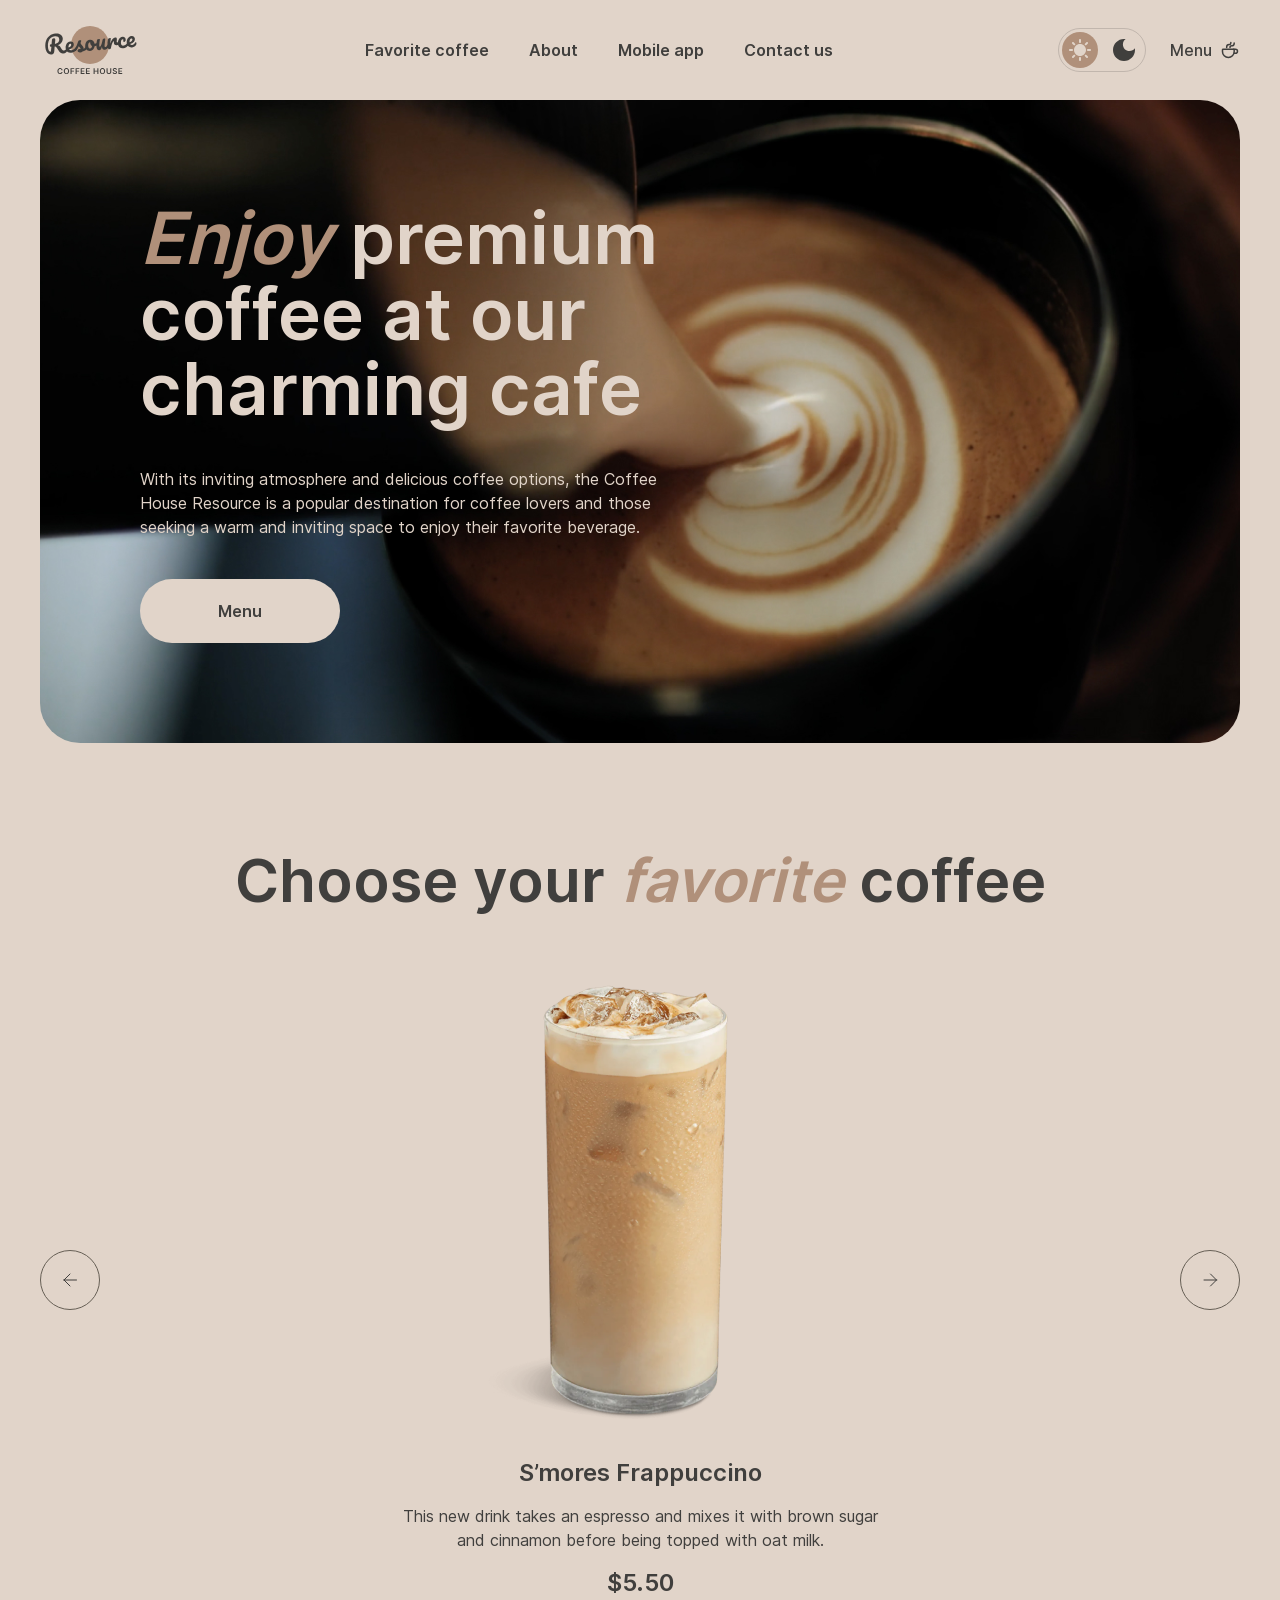
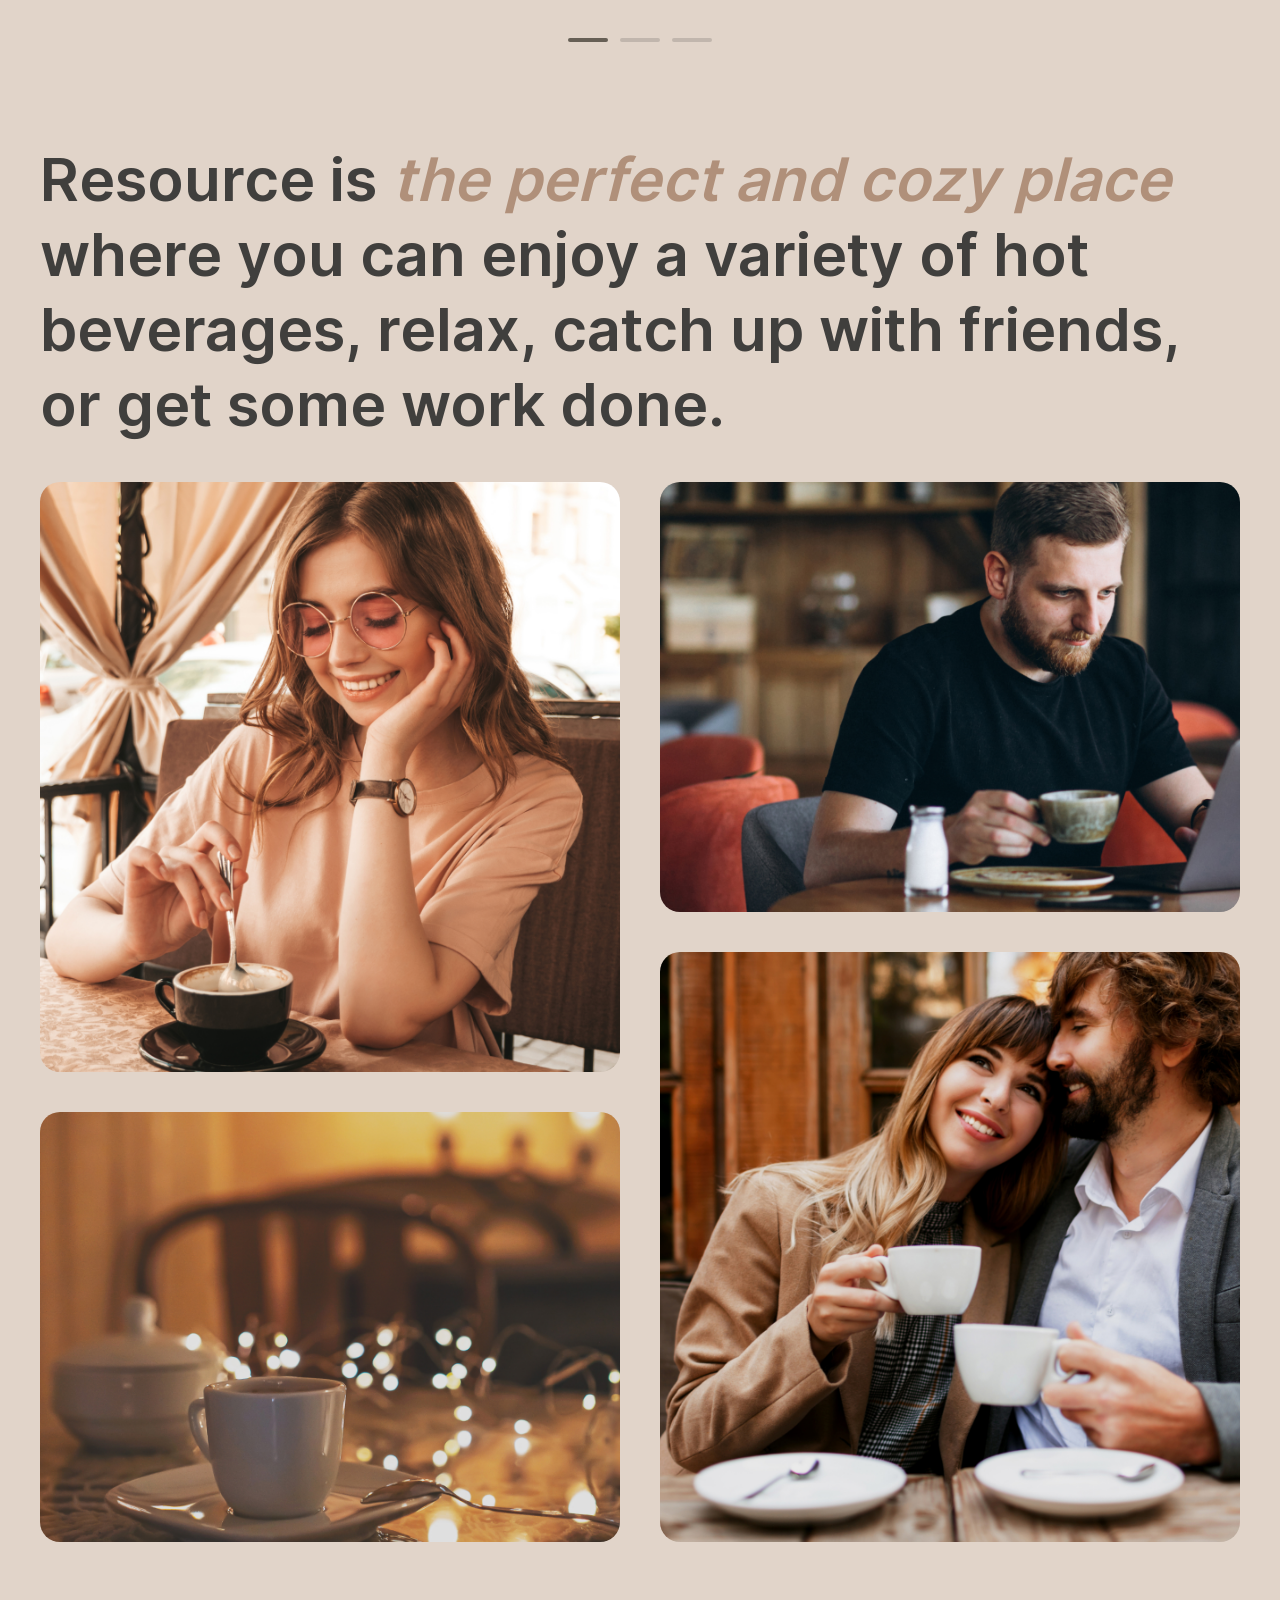
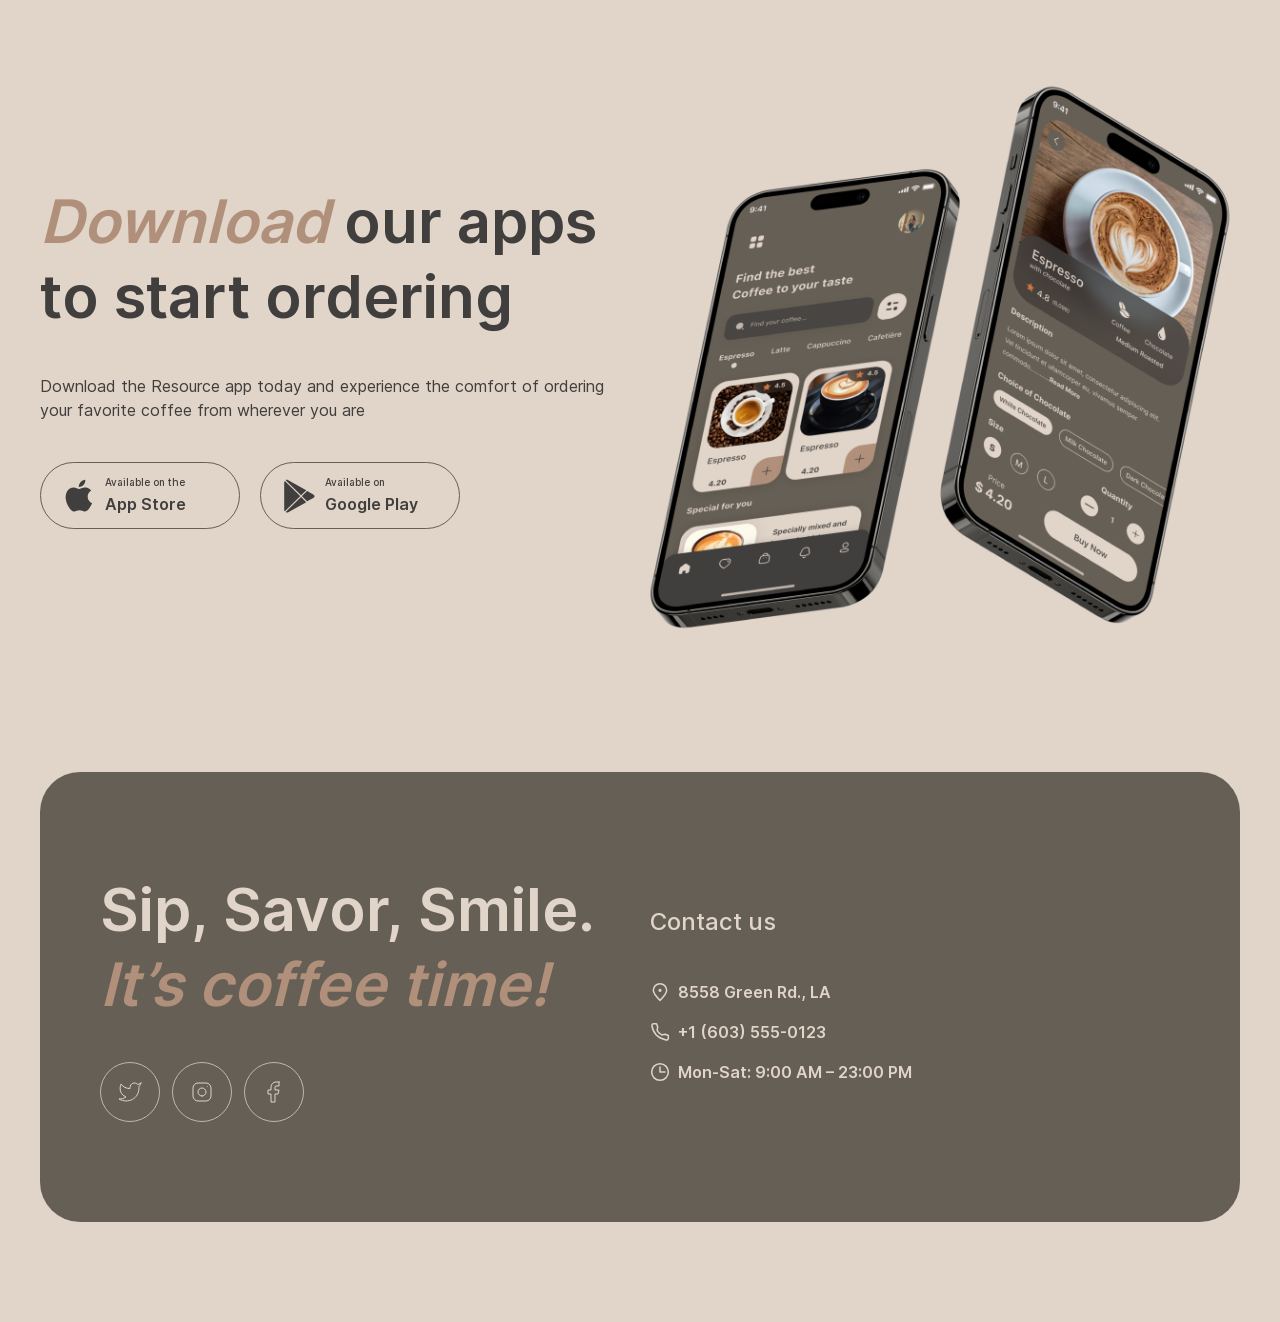
==== commit 5b506a7a: "feat: add dark theme in layout, and js function" ====
--- a/index.html
+++ b/index.html
@@ -36,12 +36,13 @@
     <link rel="stylesheet" href="assets/css/main.css">
     <link rel="stylesheet" href="assets/css/media.css">
 </head>
-    <body>
+    <body class="none">
         <header class="header">
             <div class="container">
                 <div class="header-wrapper f-jcsb-center">
-                    <a href="https://rolling-scopes-school.github.io/holanad-JSFE2023Q4/" class="header__logo">
-                        <img src="assets/img/logo.svg" alt="" class="img-contain">
+                    <a href="/" class="header__logo">
+                        <img src="assets/img/logo.svg" alt="Logo" class="img-contain normalLogo">
+                        <img src="assets/img/logo-dark.svg" alt="Logo" class="img-contain darkLogo">
                     </a>
                     <div class="header-block f-center">
                         <nav class="header-nav">
@@ -68,6 +69,18 @@
                                 </li>
                             </ul>
                         </nav>
+                    </div>
+                    <div class="header-switch normalActive f-center">
+                        <button class="header-switch__button normal active">
+                            <svg width="22" height="22" viewBox="0 0 22 22" fill="none" xmlns="http://www.w3.org/2000/svg">
+                                <path d="M10 3V1C10 0.45 10.45 0 11 0C11.55 0 12 0.45 12 1V3C12 3.55 11.55 4 11 4C10.45 4 10 3.55 10 3ZM17.36 6.05L18.77 4.63C19.16 4.24 19.16 3.61 18.77 3.22C18.38 2.83 17.75 2.83 17.36 3.22L15.95 4.64C15.56 5.03 15.56 5.66 15.95 6.05C16.34 6.44 16.97 6.44 17.36 6.05ZM21 10H19C18.45 10 18 10.45 18 11C18 11.55 18.45 12 19 12H21C21.55 12 22 11.55 22 11C22 10.45 21.55 10 21 10ZM11 18C10.45 18 10 18.45 10 19V21C10 21.55 10.45 22 11 22C11.55 22 12 21.55 12 21V19C12 18.45 11.55 18 11 18ZM4.64 6.05L3.22 4.64C2.83 4.25 2.83 3.61 3.22 3.23C3.61 2.85 4.25 2.84 4.63 3.23L6.04 4.64C6.43 5.03 6.43 5.67 6.04 6.05C5.65 6.43 5.02 6.44 4.64 6.05ZM15.95 15.95C15.56 16.34 15.56 16.98 15.95 17.36L17.36 18.77C17.75 19.16 18.39 19.16 18.77 18.77C19.16 18.38 19.16 17.74 18.77 17.36L17.36 15.95C16.98 15.56 16.34 15.56 15.95 15.95ZM1 12H3C3.55 12 4 11.55 4 11C4 10.45 3.55 10 3 10H1C0.45 10 0 10.45 0 11C0 11.55 0.45 12 1 12ZM4.64 18.78L6.05 17.37C6.44 16.98 6.44 16.34 6.05 15.96C5.66 15.58 5.02 15.57 4.64 15.96L3.23 17.37C2.84 17.76 2.84 18.4 3.23 18.78C3.61 19.17 4.25 19.17 4.64 18.78ZM11 5C7.69 5 5 7.69 5 11C5 14.31 7.69 17 11 17C14.31 17 17 14.31 17 11C17 7.69 14.31 5 11 5Z" fill="#403F3D"/>
+                            </svg>
+                        </button>
+                        <button class="header-switch__button dark">
+                            <svg width="18" height="18" viewBox="0 0 18 18" fill="none" xmlns="http://www.w3.org/2000/svg">
+                                <path d="M9 0C4.03 0 0 4.03 0 9C0 13.97 4.03 18 9 18C13.97 18 18 13.97 18 9C18 8.54 17.96 8.08 17.9 7.64C16.92 9.01 15.32 9.9 13.5 9.9C10.52 9.9 8.1 7.48 8.1 4.5C8.1 2.69 8.99 1.08 10.36 0.0999999C9.92 0.0399999 9.46 0 9 0Z" fill="#403F3D"/>
+                            </svg>
+                        </button>
                     </div>
                     <a href="menu.html" class="header__menu f-center">
                         <p>
@@ -92,7 +105,7 @@
                 <div class="container">
                     <div class="intro-wrapper">
                         <div class="intro-image">
-                            <img src="assets/img/intro.png" alt="" class="img-cover">
+                            <img src="assets/img/intro.png" alt="Coffee" class="img-cover">
                         </div>
                         <div class="intro-info">
                             <h1 class="intro__title">
@@ -124,7 +137,7 @@
                             <ul class="favorite-slider f-center-center">
                                 <li class="favorite-item">
                                     <div class="favorite-item__image">
-                                        <img src="assets/img/coffie/coffee-slider-1.png" alt="" class="img-contain">
+                                        <img src="assets/img/coffie/coffee-slider-1.png" alt="S’mores Frappuccino" class="img-contain">
                                     </div>
                                     <h3 class="favorite-item__name">
                                         S’mores Frappuccino
@@ -170,16 +183,16 @@
                         </h2>
                         <ul class="resource-list">
                             <li class="resource-item">
-                                <img src="assets/img/resource/img-one.png" alt="" class="img-cover">
+                                <img src="assets/img/resource/img-one.png" alt="Ressourse one" class="img-cover">
                             </li>
                             <li class="resource-item">
-                                <img src="assets/img/resource/img-three.png" alt="" class="img-cover">
+                                <img src="assets/img/resource/img-three.png" alt="Ressourse two" class="img-cover">
                             </li>
                             <li class="resource-item">
-                                <img src="assets/img/resource/img-two.png" alt="" class="img-cover">
+                                <img src="assets/img/resource/img-two.png" alt="Ressourse three" class="img-cover">
                             </li>
                             <li class="resource-item">
-                                <img src="assets/img/resource/img-four.png" alt="" class="img-cover">
+                                <img src="assets/img/resource/img-four.png" alt="Ressourse four" class="img-cover">
                             </li>
                         </ul>
                     </div>
@@ -229,7 +242,8 @@
                             </div>
                         </div>
                         <div class="download-image">
-                            <img src="assets/img/download.png" alt="" class="img-contain">
+                            <img src="assets/img/download.png" alt="download" class="img-contain">
+                            <img src="assets/img/download-dark.png" alt="download" class="img-contain darkDownload">
                         </div>
                     </div>
                 </div>
--- a/assets/css/main.css
+++ b/assets/css/main.css
@@ -218,6 +218,131 @@
 
 body {
   background: #E1D4C9;
+}
+
+body.darkTheme {
+  background: #292826;
+}
+
+body.darkTheme a, body.darkTheme span, body.darkTheme p, body.darkTheme input, body.darkTheme button, body.darkTheme select, body.darkTheme option, body.darkTheme textarea, body.darkTheme label, body.darkTheme blockquote {
+  color: #E1D4C9;
+}
+
+body.darkTheme .header__logo .darkLogo {
+  opacity: 1;
+}
+
+body.darkTheme .header-item::before {
+  background: #E1D4C9;
+}
+
+body.darkTheme .header__menu svg path {
+  stroke: #E1D4C9;
+}
+
+body.darkTheme .header__menu::before {
+  background: #E1D4C9;
+}
+
+body.darkTheme .header-switch__button svg path {
+  fill: #E1D4C9;
+}
+
+body.darkTheme .intro__button {
+  background: #292826;
+}
+
+body.darkTheme .intro__button svg path {
+  stroke: #E1D4C9;
+}
+
+body.darkTheme .favorite__title {
+  color: #E1D4C9;
+}
+
+body.darkTheme .favorite-panel button {
+  border: 1px solid #E1D4C9;
+}
+
+body.darkTheme .favorite-panel button svg path {
+  stroke: #E1D4C9;
+}
+
+body.darkTheme .favorite-item__name {
+  color: #E1D4C9;
+}
+
+body.darkTheme .favorite-pagination span {
+  background: #665F55;
+}
+
+body.darkTheme .favorite-pagination span.active {
+  background: #C1B6AD;
+}
+
+body.darkTheme .resource__title {
+  color: #E1D4C9;
+}
+
+body.darkTheme .download-image img.darkDownload {
+  opacity: 1;
+}
+
+body.darkTheme .download__title {
+  color: #E1D4C9;
+}
+
+body.darkTheme .download-button {
+  border: 1px solid #C1B6AD;
+}
+
+body.darkTheme .download-button svg path {
+  fill: #E1D4C9;
+}
+
+body.darkTheme .footer-wrapper {
+  background: #403F3D;
+}
+
+body.darkTheme .footer-social-item {
+  border: 1px solid #665F55;
+}
+
+body.darkTheme .menu__title {
+  color: #E1D4C9;
+}
+
+body.darkTheme .tabs__button {
+  border: 1px solid #665F55;
+}
+
+body.darkTheme .tabs__button-icon {
+  background: #665F55;
+}
+
+body.darkTheme .tabs__button.active {
+  background: #403F3D;
+  border: 1px solid #403F3D;
+}
+
+body.darkTheme .tabs__button.active .tabs__button-icon {
+  background: #292826;
+}
+
+body.darkTheme .tabs__button:hover {
+  background: #403F3D;
+}
+
+body.darkTheme .tabs__button:hover .tabs__button-icon {
+  background: #292826;
+}
+
+body.darkTheme .card {
+  border: 1px solid #665F55;
+}
+
+body.darkTheme .card__name {
+  color: #E1D4C9;
 }
 
 html {
@@ -375,6 +500,24 @@
 .header__logo {
   width: 100px;
   height: 60px;
+  position: relative;
+}
+
+.header__logo img {
+  -webkit-transition: all .3s linear;
+  transition: all .3s linear;
+}
+
+.header__logo img.darkLogo {
+  position: absolute;
+  left: 0;
+  top: 0;
+  opacity: 0;
+  z-index: 1;
+}
+
+.header-block {
+  margin-left: auto;
 }
 
 .header-wrapper {
@@ -437,6 +580,11 @@
   margin-right: 8px;
 }
 
+.header__menu svg path {
+  -webkit-transition: all .2s ease-in;
+  transition: all .2s ease-in;
+}
+
 .header__menu:hover::before {
   bottom: -4px;
   opacity: 1;
@@ -469,6 +617,65 @@
   bottom: 18px;
 }
 
+.header-switch {
+  border: 1px solid #C1B6AD;
+  padding: 3px;
+  border-radius: 100px;
+  margin-left: auto;
+  position: relative;
+  margin-right: 24px;
+  z-index: 0;
+  cursor: pointer;
+}
+
+.header-switch::before {
+  content: '';
+  position: absolute;
+  top: 50%;
+  -webkit-transform: translateY(-50%);
+          transform: translateY(-50%);
+  background: #B0907A;
+  width: 36px;
+  height: 36px;
+  border-radius: 50%;
+  z-index: -1;
+  -webkit-transition: all .3s ease-in;
+  transition: all .3s ease-in;
+}
+
+.header-switch.normalActive::before {
+  left: 3px;
+}
+
+.header-switch.darkActive::before {
+  left: calc(100% - 39px);
+}
+
+.header-switch__button {
+  width: 36px;
+  padding: 7px;
+  height: 36px;
+  border-radius: 50%;
+}
+
+.header-switch__button svg {
+  width: 100%;
+  height: 100%;
+}
+
+.header-switch__button svg path {
+  -webkit-transition: all .3s ease-in;
+  transition: all .3s ease-in;
+}
+
+.header-switch__button.active svg path {
+  fill: #E1D4C9;
+}
+
+.header-switch__button:not(:last-child) {
+  margin-right: 8px;
+}
+
 .intro__title {
   color: #E1D4C9;
   font-family: 'Inter SemiBold';
@@ -542,6 +749,8 @@
   text-align: center;
   margin-bottom: 40px;
   color: #403F3D;
+  -webkit-transition: all .3s linear;
+  transition: all .3s linear;
   font-family: 'Inter SemiBold';
   line-height: 125%;
   font-size: 60px;
@@ -564,6 +773,8 @@
 .favorite-item__name {
   color: #403F3D;
   font-size: 24px;
+  -webkit-transition: all .3s linear;
+  transition: all .3s linear;
   font-family: 'Inter SemiBold';
   line-height: 125%;
   text-align: center;
@@ -647,6 +858,8 @@
 
 .resource__title {
   color: #403F3D;
+  -webkit-transition: all .3s linear;
+  transition: all .3s linear;
   font-size: 60px;
   line-height: 125%;
   font-family: 'Inter SemiBold';
@@ -719,6 +932,8 @@
 }
 
 .download__title {
+  -webkit-transition: all .3s linear;
+  transition: all .3s linear;
   color: #403F3D;
   font-size: 60px;
   font-family: 'Inter SemiBold';
@@ -792,7 +1007,20 @@
 
 .download-image {
   width: 630px;
+  position: relative;
   height: 630px;
+}
+
+.download-image img {
+  -webkit-transition: all .3s linear;
+  transition: all .3s linear;
+}
+
+.download-image img.darkDownload {
+  position: absolute;
+  left: 0;
+  top: 0;
+  opacity: 0;
 }
 
 .menu__title {
@@ -800,6 +1028,8 @@
   font-size: 60px;
   font-family: 'Inter SemiBold';
   line-height: 125%;
+  -webkit-transition: all .3s linear;
+  transition: all .3s linear;
   width: 800px;
   margin: 0 auto;
   text-align: center;
@@ -889,7 +1119,7 @@
 
 .card-image {
   width: 100%;
-  height: 310px;
+  aspect-ratio: 1/1;
   border-radius: 40px;
   overflow: hidden;
 }
@@ -908,6 +1138,8 @@
 
 .card__name {
   font-size: 24px;
+  -webkit-transition: all .2s ease-in;
+  transition: all .2s ease-in;
   font-family: 'Inter SemiBold';
   margin-bottom: 12px;
 }
@@ -936,6 +1168,8 @@
   border-radius: 40px;
   background: #665F55;
   padding: 100px;
+  -webkit-transition: all .2s ease-in;
+  transition: all .2s ease-in;
   margin-bottom: 100px;
 }
 
@@ -971,6 +1205,11 @@
 .footer-social-item__link {
   width: 100%;
   height: 100%;
+}
+
+.footer-social-item svg path {
+  -webkit-transition: all .2s ease-in;
+  transition: all .2s ease-in;
 }
 
 .footer-social-item:hover {
@@ -1030,4 +1269,188 @@
   opacity: 1;
   bottom: -4px;
 }
+
+.popup {
+  background: rgba(0, 0, 0, 0.5);
+  overflow: auto;
+  padding: 50px 0;
+  display: -webkit-box;
+  display: -ms-flexbox;
+  display: flex;
+  position: fixed;
+  top: 0;
+  left: 0;
+  width: 100%;
+  height: 100%;
+  z-index: 1010;
+  opacity: 0;
+  pointer-events: none;
+  visibility: hidden;
+  -webkit-transition: all 0.3s ease;
+  transition: all 0.3s ease;
+}
+
+.popup.open {
+  opacity: 1;
+  pointer-events: all;
+  visibility: visible;
+}
+
+.popup-wrapper {
+  position: relative;
+  width: 800px;
+  background: #E1D4C9;
+  border-radius: 40px;
+  padding: 16px;
+  margin: auto;
+}
+
+.popup-coffee-image {
+  width: 310px;
+  height: 310px;
+  border-radius: 40px;
+  overflow: hidden;
+}
+
+.popup-coffee-info {
+  width: 438px;
+}
+
+.popup-coffee__title {
+  font-family: 'Inter SemiBold';
+  font-size: 24px;
+  margin-bottom: 12px;
+}
+
+.popup-coffee__descr {
+  font-family: 'Inter Regular';
+  margin-bottom: 20px;
+}
+
+.popup-coffee-block {
+  margin-bottom: 20px;
+}
+
+.popup-coffee-block__title {
+  font-family: 'Inter Regular';
+  margin-bottom: 8px;
+}
+
+.popup-coffee-settings-item {
+  padding: 8px 16px 8px 8px;
+  border: 1px solid #C1B6AD;
+  border-radius: 100px;
+  margin-right: 8px;
+  position: relative;
+  overflow: hidden;
+  cursor: pointer;
+}
+
+.popup-coffee-settings-item:not(:nth-child(-n + 3)) {
+  margin-top: 8px;
+}
+
+.popup-coffee-settings-item input {
+  display: none;
+}
+
+.popup-coffee-settings-item input:checked ~ .bg {
+  opacity: 1;
+}
+
+.popup-coffee-settings-item input:checked ~ .icon {
+  background: #E1D4C9;
+}
+
+.popup-coffee-settings-item input:checked ~ .name {
+  color: #E1D4C9;
+}
+
+.popup-coffee-settings-item .bg {
+  background: #665F55;
+  width: 100%;
+  height: 100%;
+  position: absolute;
+  left: 0;
+  top: 0;
+  -webkit-transition: all ease-in .2s;
+  transition: all ease-in .2s;
+  z-index: 1;
+  opacity: 0;
+}
+
+.popup-coffee-settings-item .icon {
+  width: 30px;
+  height: 30px;
+  border-radius: 50%;
+  background: #C1B6AD;
+  margin-right: 8px;
+  position: relative;
+  text-transform: uppercase;
+  -webkit-transition: all ease-in .2s;
+  transition: all ease-in .2s;
+  z-index: 2;
+}
+
+.popup-coffee-settings-item .name {
+  font-family: 'Inter SemiBold';
+  position: relative;
+  -webkit-transition: all ease-in .2s;
+  transition: all ease-in .2s;
+  z-index: 2;
+}
+
+.popup-coffee-settings-item:hover .bg {
+  opacity: 1;
+}
+
+.popup-coffee-settings-item:hover .icon {
+  background: #E1D4C9;
+}
+
+.popup-coffee-settings-item:hover .name {
+  color: #E1D4C9;
+}
+
+.popup-coffee-total {
+  padding-bottom: 20px;
+  border-bottom: 1px solid #C1B6AD;
+}
+
+.popup-coffee-total__name {
+  font-size: 24px;
+  font-family: 'Inter SemiBold';
+}
+
+.popup-coffee-total__price {
+  font-size: 24px;
+  font-family: 'Inter SemiBold';
+}
+
+.popup-coffee-warning {
+  padding: 12px 0;
+}
+
+.popup-coffee-warning__text {
+  font-size: 10px;
+  font-family: 'Inter SemiBold';
+  width: calc(100% - 24px);
+}
+
+.popup-coffee__close {
+  margin-top: 20px;
+  padding: 10px;
+  font-size: 16px;
+  font-family: 'Inter SemiBold';
+  border-radius: 100px;
+  border: 1px solid #665F55;
+  -webkit-transition: all ease-in .2s;
+  transition: all ease-in .2s;
+  width: 100%;
+}
+
+.popup-coffee__close:hover {
+  color: #E1D4C9;
+  background: #665F55;
+}
 /*# sourceMappingURL=main.css.map */
--- a/assets/css/media.css
+++ b/assets/css/media.css
@@ -174,6 +174,31 @@
     opacity: 0;
     bottom: -8px;
   }
+  .popup-wrapper {
+    width: 688px;
+  }
+  .popup-coffee-info {
+    width: 326px;
+  }
+  .popup-coffee-settings-item:not(:nth-child(-n + 3)) {
+    margin-top: 0;
+  }
+  .popup-coffee-settings-item:not(:nth-child(-n + 2)) {
+    margin-top: 8px;
+  }
+  .popup-coffee-settings-item:hover .bg {
+    opacity: 0;
+  }
+  .popup-coffee-settings-item:hover .icon {
+    background: #C1B6AD;
+  }
+  .popup-coffee-settings-item:hover .name {
+    color: #403F3D;
+  }
+  .popup-coffee__close:hover {
+    color: #665F55;
+    background: transparent;
+  }
 }
 
 @media screen and (max-width: 767px) {
@@ -272,5 +297,44 @@
   .tabs__button:not(:last-child) {
     margin-right: 8px;
   }
+  .popup {
+    padding: 0;
+  }
+  .popup-wrapper {
+    border-radius: unset;
+    width: 100%;
+    height: 100%;
+  }
+  .popup-coffee-image {
+    display: none;
+  }
+  .popup-coffee-info {
+    width: 100%;
+  }
+  .popup-coffee-settings-item {
+    margin-bottom: 8px;
+  }
+  .popup-coffee-settings-item:not(:nth-child(-n + 2)) {
+    margin-top: 0;
+  }
+}
+
+@media screen and (max-width: 380px) {
+  .popup-coffee-settings-item {
+    margin-bottom: 0;
+  }
+  .popup-coffee-settings-item:not(:nth-child(-n + 2)) {
+    margin-top: 5px;
+  }
+  .popup-coffee-block {
+    margin-bottom: 14px;
+  }
+  .popup-coffee-total {
+    padding-bottom: 14px;
+  }
+  .popup-coffee__button {
+    padding: 8px;
+    font-size: 16px;
+  }
 }
 /*# sourceMappingURL=media.css.map */
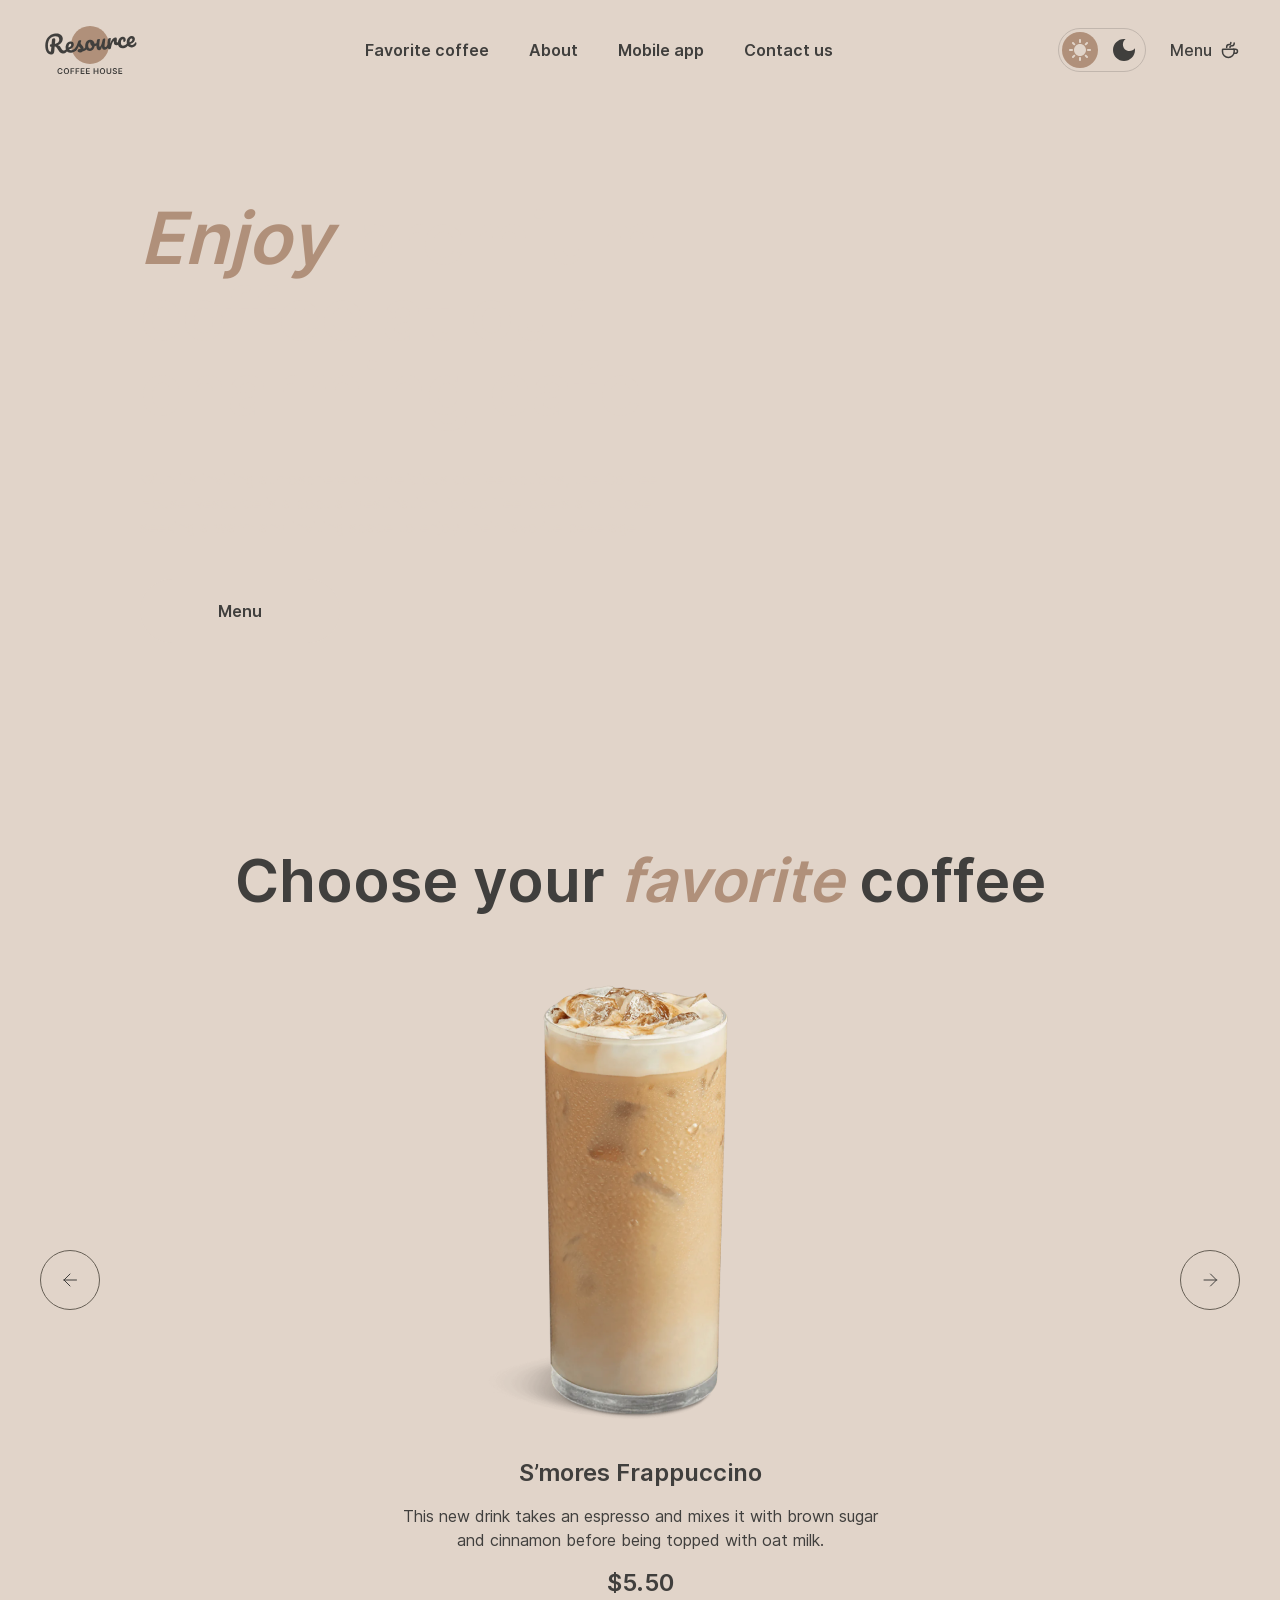
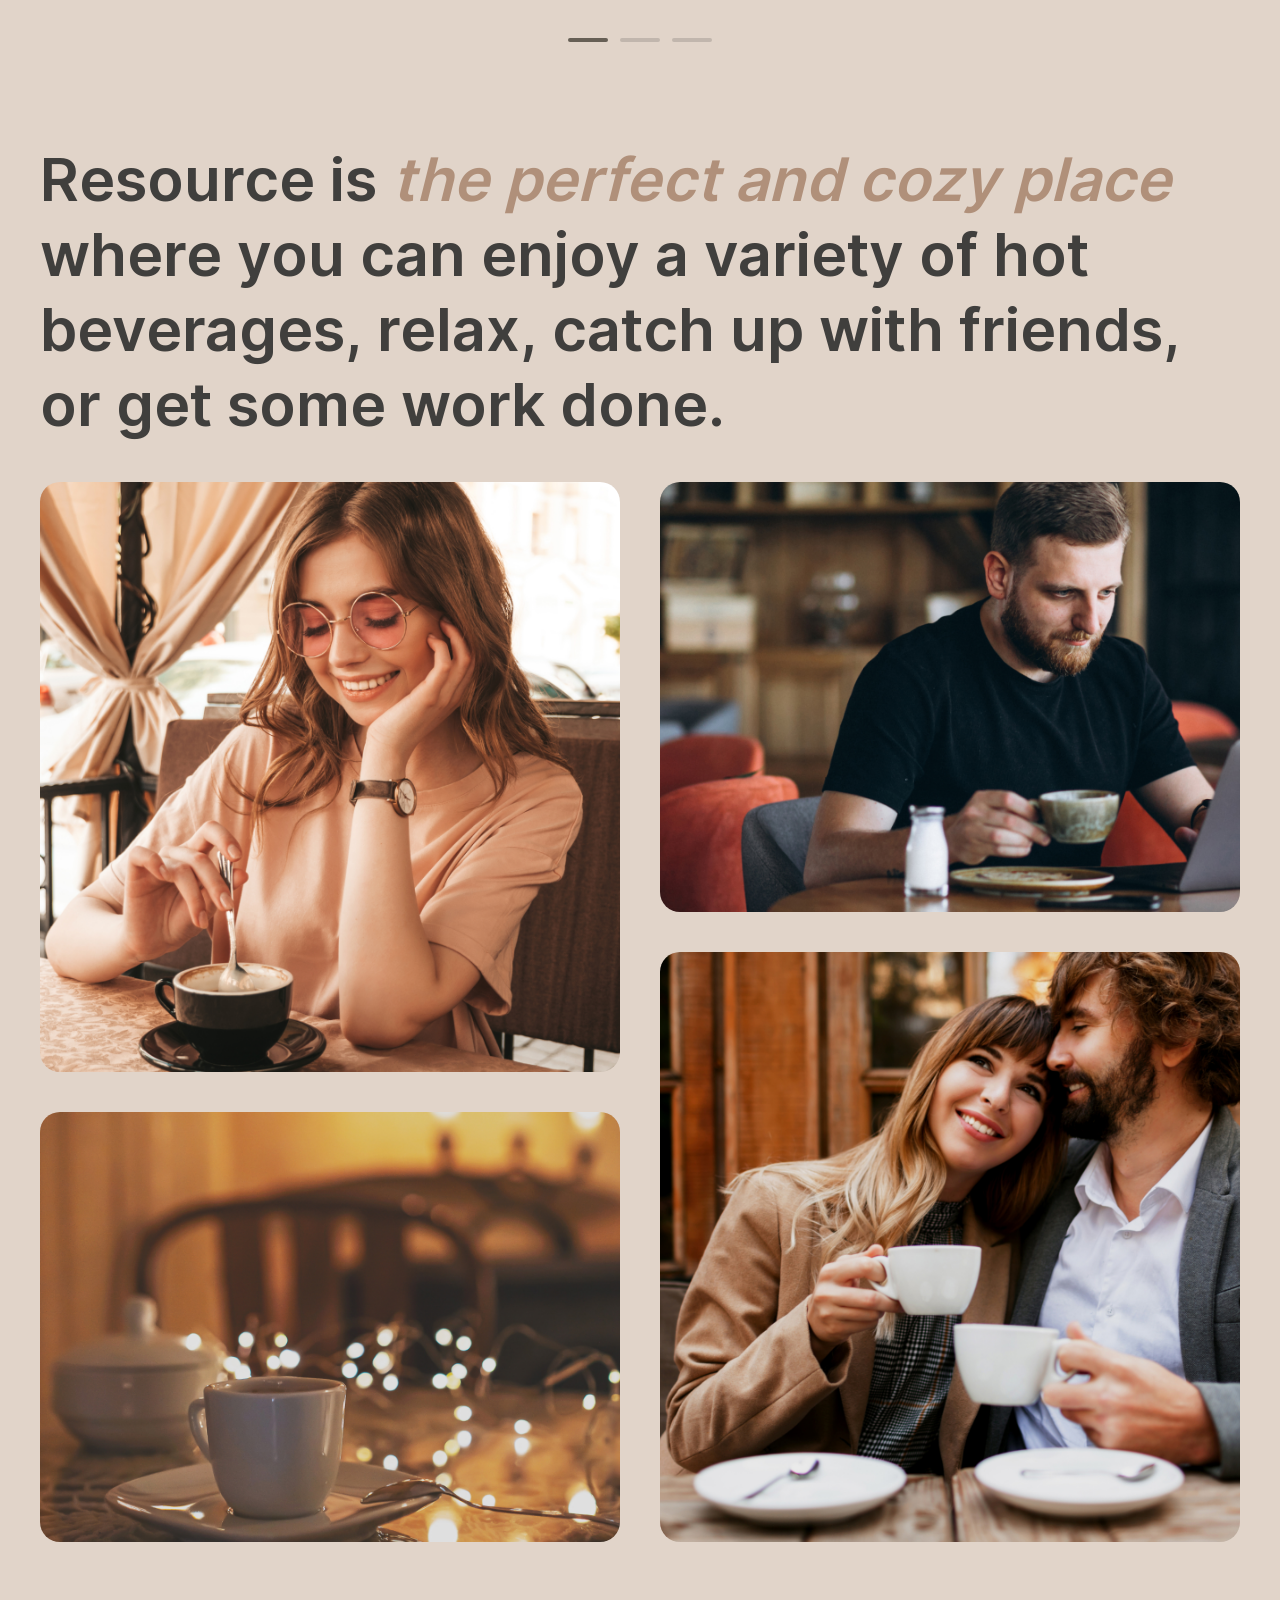
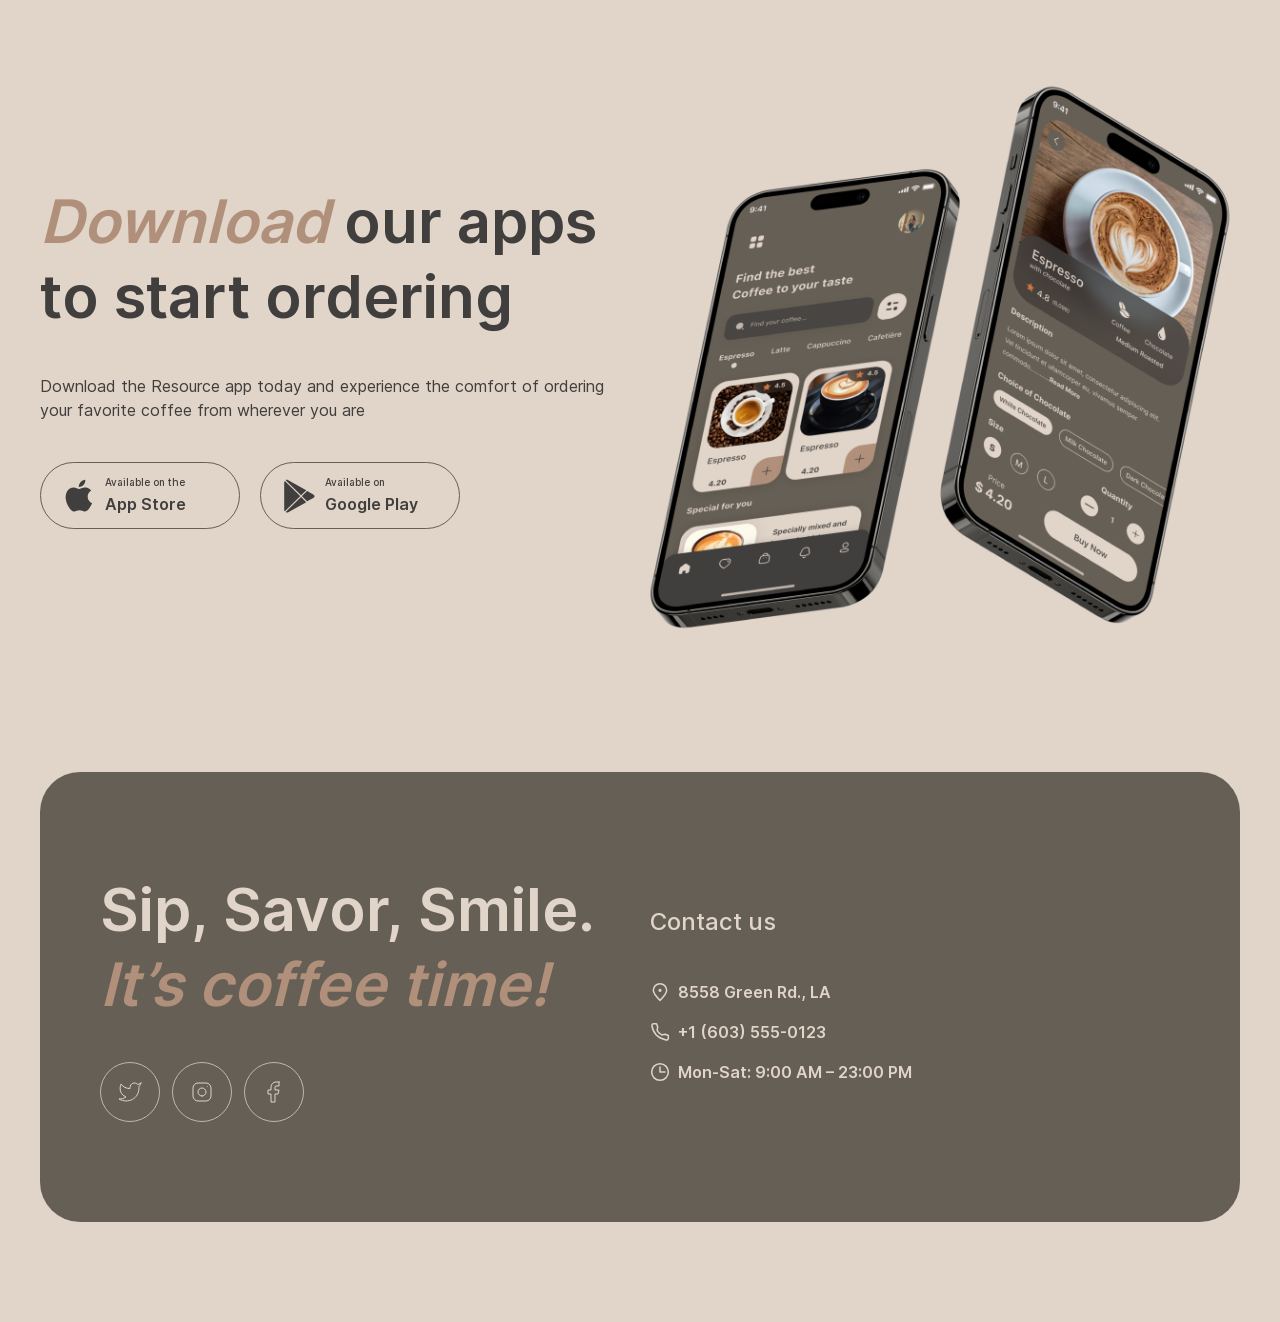
==== commit 50a87193: "feat: add resize cards Adaptive js" ====
--- a/index.html
+++ b/index.html
@@ -40,10 +40,49 @@
         <header class="header">
             <div class="container">
                 <div class="header-wrapper f-jcsb-center">
-                    <a href="/" class="header__logo">
+                    <a href="https://holanad.github.io/rsschool-landing-page" class="header__logo">
                         <img src="assets/img/logo.svg" alt="Logo" class="img-contain normalLogo">
                         <img src="assets/img/logo-dark.svg" alt="Logo" class="img-contain darkLogo">
                     </a>
+                    <div class="header-mobile">
+                        <div class="header-block f-center">
+                            <nav class="header-nav">
+                                <ul class="header-list f-center">
+                                    <li class="header-item">
+                                        <a href="#favorite" class="header-item__link">
+                                            Favorite coffee
+                                        </a>
+                                    </li>
+                                    <li class="header-item">
+                                        <a href="#resource" class="header-item__link">
+                                            About
+                                        </a>
+                                    </li>
+                                    <li class="header-item">
+                                        <a href="#download" class="header-item__link">
+                                            Mobile app
+                                        </a>
+                                    </li>
+                                    <li class="header-item">
+                                        <a href="#footer" class="header-item__link">
+                                            Contact us
+                                        </a>
+                                    </li>
+                                </ul>
+                            </nav>
+                        </div>
+                        <a href="menu.html" class="header__menu f-center">
+                            <p>
+                                Menu
+                            </p>
+                            <svg xmlns="http://www.w3.org/2000/svg" width="20" height="20" viewBox="0 0 20 20" fill="none">
+                                <path d="M14.167 9.76667V11.6667C14.167 14.8883 11.5553 17.5 8.33366 17.5C5.112 17.5 2.50033 14.8883 2.50033 11.6667V9.76667C2.50033 9.4353 2.76896 9.16667 3.10033 9.16667H13.567C13.8984 9.16667 14.167 9.4353 14.167 9.76667Z" stroke="#403F3D" stroke-width="1.5" stroke-linecap="round" stroke-linejoin="round"/>
+                                <path d="M10.0003 7.50008C10.0003 6.66675 10.5956 5.83341 11.786 5.83341V5.83341C13.101 5.83341 14.167 4.76743 14.167 3.45246V2.91675" stroke="#403F3D" stroke-width="1.5" stroke-linecap="round" stroke-linejoin="round"/>
+                                <path d="M6.66634 7.5V7.08333C6.66634 5.70262 7.78563 4.58333 9.16634 4.58333V4.58333C10.0868 4.58333 10.833 3.83714 10.833 2.91667V2.5" stroke="#403F3D" stroke-width="1.5" stroke-linecap="round" stroke-linejoin="round"/>
+                                <path d="M13.333 9.16675H15.4163C16.5669 9.16675 17.4997 10.0995 17.4997 11.2501C17.4997 12.4007 16.5669 13.3334 15.4163 13.3334H14.1663" stroke="#403F3D" stroke-width="1.5" stroke-linecap="round" stroke-linejoin="round"/>
+                            </svg>
+                        </a>
+                    </div>
                     <div class="header-block f-center">
                         <nav class="header-nav">
                             <ul class="header-list f-center">
@@ -105,7 +144,9 @@
                 <div class="container">
                     <div class="intro-wrapper">
                         <div class="intro-image">
-                            <img src="assets/img/intro.png" alt="Coffee" class="img-cover">
+                            <video autoplay="" muted="" preload="" loop="loop" class="img-cover">
+                                <source src="assets/video/video.mp4" type="video/mp4; codecs=&quot;avc1.42E01E, mp4a.40.2&quot;">
+                            </video>
                         </div>
                         <div class="intro-info">
                             <h1 class="intro__title">
@@ -147,6 +188,34 @@
                                     </p>
                                     <p class="favorite-item__price">
                                         $5.50
+                                    </p>
+                                </li>
+                                <li class="favorite-item none">
+                                    <div class="favorite-item__image">
+                                        <img src="assets/img/coffie/coffee-slider-2.png" alt="" class="img-contain">
+                                    </div>
+                                    <h3 class="favorite-item__name">
+                                        Caramel Macchiato
+                                    </h3>
+                                    <p class="favorite-item__descr">
+                                        Fragrant and unique classic espresso with rich caramel-peanut syrup, with the addition of delicate cream under whipped thick foam.
+                                    </p>
+                                    <p class="favorite-item__price">
+                                        $5.00
+                                    </p>
+                                </li>
+                                <li class="favorite-item none">
+                                    <div class="favorite-item__image">
+                                        <img src="assets/img/coffie/coffee-slider-3.png" alt="" class="img-contain">
+                                    </div>
+                                    <h3 class="favorite-item__name">
+                                        Ice coffee
+                                    </h3>
+                                    <p class="favorite-item__descr">
+                                        A popular summer drink that tones and invigorates. Prepared from coffee, milk and ice.
+                                    </p>
+                                    <p class="favorite-item__price">
+                                        $4.50
                                     </p>
                                 </li>
                             </ul>
--- a/assets/css/main.css
+++ b/assets/css/main.css
@@ -216,6 +216,10 @@
   line-height: 150%;
 }
 
+.hidden {
+  overflow: hidden;
+}
+
 body {
   background: #E1D4C9;
 }
@@ -226,6 +230,18 @@
 
 body.darkTheme a, body.darkTheme span, body.darkTheme p, body.darkTheme input, body.darkTheme button, body.darkTheme select, body.darkTheme option, body.darkTheme textarea, body.darkTheme label, body.darkTheme blockquote {
   color: #E1D4C9;
+}
+
+body.darkTheme .header-mobile {
+  background: #292826;
+}
+
+body.darkTheme .header-burger {
+  border: 1px solid #C1B6AD;
+}
+
+body.darkTheme .header-burger span {
+  background: #C1B6AD;
 }
 
 body.darkTheme .header__logo .darkLogo {
@@ -343,6 +359,56 @@
 
 body.darkTheme .card__name {
   color: #E1D4C9;
+}
+
+body.darkTheme .popup {
+  background: rgba(41, 40, 38, 0.8);
+}
+
+body.darkTheme .popup-wrapper {
+  background: #403F3D;
+}
+
+body.darkTheme .popup-coffee-settings-item {
+  border: 1px solid #665F55;
+  -webkit-transition: all .2s ease-in;
+  transition: all .2s ease-in;
+}
+
+body.darkTheme .popup-coffee-settings-item .icon {
+  background: #665F55;
+}
+
+body.darkTheme .popup-coffee-settings-item input:checked ~ .icon {
+  background: #403F3D;
+}
+
+body.darkTheme .popup-coffee-settings-item input:checked ~ .bg {
+  background: #292826;
+}
+
+body.darkTheme .popup-coffee-settings-item input:checked ~ .name {
+  color: #E1D4C9;
+}
+
+body.darkTheme .popup-coffee-settings-item:hover {
+  border: 1px solid #292826;
+}
+
+body.darkTheme .popup-coffee-settings-item:hover .bg {
+  background: #292826;
+}
+
+body.darkTheme .popup-coffee-settings-item:hover .icon {
+  background: #403F3D;
+}
+
+body.darkTheme .card-more svg rect {
+  stroke: #665F55;
+}
+
+body.darkTheme .card-more svg path {
+  stroke: #665F55;
 }
 
 html {
@@ -516,6 +582,50 @@
   z-index: 1;
 }
 
+.header-mobile {
+  display: none;
+}
+
+.header-mobile .header-block {
+  display: -webkit-box;
+  display: -ms-flexbox;
+  display: flex;
+  margin-left: 0;
+}
+
+.header-mobile .header__menu {
+  display: -webkit-box;
+  display: -ms-flexbox;
+  display: flex;
+  margin-top: 95px;
+}
+
+.header-mobile .header__menu p {
+  font-size: 32px;
+  font-family: 'Inter SemiBold';
+}
+
+.header-mobile .header__menu svg {
+  width: 40px;
+  height: 40px;
+}
+
+.header-mobile .header-list {
+  -webkit-box-orient: vertical;
+  -webkit-box-direction: normal;
+      -ms-flex-direction: column;
+          flex-direction: column;
+}
+
+.header-mobile .header-item:not(:last-child) {
+  margin-right: 0;
+  margin-bottom: 50px;
+}
+
+.header-mobile .header-item a {
+  font-size: 32px;
+}
+
 .header-block {
   margin-left: auto;
 }
@@ -1156,7 +1266,7 @@
 }
 
 .card-more {
-  display: none;
+  margin: 40px auto 0 auto;
 }
 
 .card:hover .card-image img {
@@ -1341,6 +1451,8 @@
   border: 1px solid #C1B6AD;
   border-radius: 100px;
   margin-right: 8px;
+  -webkit-transition: all ease-in .2s;
+  transition: all ease-in .2s;
   position: relative;
   overflow: hidden;
   cursor: pointer;
@@ -1453,4 +1565,8 @@
   color: #E1D4C9;
   background: #665F55;
 }
+
+.none {
+  display: none !important;
+}
 /*# sourceMappingURL=main.css.map */
--- a/assets/css/media.css
+++ b/assets/css/media.css
@@ -38,6 +38,9 @@
 }
 
 @media screen and (max-width: 992px) {
+  .header-item:not(:last-child) {
+    margin-right: 20px;
+  }
   .intro-wrapper {
     padding: 100px 60px;
   }
@@ -49,23 +52,6 @@
     margin-left: 10px;
     opacity: 1;
   }
-  .header-block {
-    display: none;
-  }
-  .header__menu {
-    display: none;
-  }
-  .header__menu:hover::before {
-    bottom: -8px;
-    opacity: 0;
-  }
-  .header-burger {
-    display: block;
-  }
-  .header:hover::before {
-    bottom: -8px;
-    opacity: 0;
-  }
   .favorite-panel button:hover {
     background: transparent;
   }
@@ -132,17 +118,12 @@
   }
   .card:not(:nth-child(-n + 4)) {
     margin-top: 0;
-    display: none;
   }
   .card:not(:nth-child(-n + 2)) {
     margin-top: 40px;
   }
   .card:nth-child(3) .card__descr, .card:nth-child(4) .card__descr {
     margin-bottom: 38px;
-  }
-  .card-more {
-    margin: 40px auto 0 auto;
-    display: block;
   }
   .card:hover .card-image img {
     -webkit-transform: scale(1.1);
@@ -151,19 +132,23 @@
   .menu__title {
     width: 688px;
   }
+  .tabs {
+    /*      &__button {
+            &:hover {
+                background: transparent;
+                .tabs__button-icon {
+                    background: #C1B6AD;
+                }
+                p {
+                    color: #403F3D;
+                }
+            }
+        }*/
+  }
   .tabs-inner {
     width: 660px;
     margin: 0 auto;
   }
-  .tabs__button:hover {
-    background: transparent;
-  }
-  .tabs__button:hover .tabs__button-icon {
-    background: #C1B6AD;
-  }
-  .tabs__button:hover p {
-    color: #403F3D;
-  }
   .footer-social-item:hover {
     background: transparent;
   }
@@ -205,6 +190,72 @@
   .container {
     padding: 0 16px;
   }
+  .header-block {
+    display: none;
+  }
+  .header__menu {
+    display: none;
+  }
+  .header__menu:hover::before {
+    bottom: -8px;
+    opacity: 0;
+  }
+  .header-burger {
+    display: block;
+  }
+  .header-burger span {
+    -webkit-transition: all .2s linear;
+    transition: all .2s linear;
+  }
+  .header-burger.open span:nth-child(1) {
+    -webkit-transform: rotate(45deg);
+            transform: rotate(45deg);
+    top: 50%;
+    left: 13px;
+  }
+  .header-burger.open span:nth-child(2) {
+    -webkit-transform: rotate(-45deg);
+            transform: rotate(-45deg);
+    top: 50%;
+    bottom: unset;
+    left: 13px;
+  }
+  .header-item:not(:last-child) {
+    margin-right: 30px;
+  }
+  .header:hover::before {
+    bottom: -8px;
+    opacity: 0;
+  }
+  .header-mobile {
+    overflow: auto;
+    background: #E1D4C9;
+    position: fixed;
+    padding: 60px 0;
+    z-index: 3;
+    bottom: 0;
+    -webkit-box-align: center;
+        -ms-flex-align: center;
+            align-items: center;
+    width: 100%;
+    height: calc(100% - 100px);
+    display: -webkit-box;
+    display: -ms-flexbox;
+    display: flex;
+    -webkit-box-orient: vertical;
+    -webkit-box-direction: normal;
+        -ms-flex-direction: column;
+            flex-direction: column;
+    right: -100%;
+    -webkit-transition: all .3s linear;
+    transition: all .3s linear;
+  }
+  .header-mobile.open {
+    right: 0;
+    display: -webkit-box;
+    display: -ms-flexbox;
+    display: flex;
+  }
   .intro-wrapper {
     padding: 60px 16px;
   }
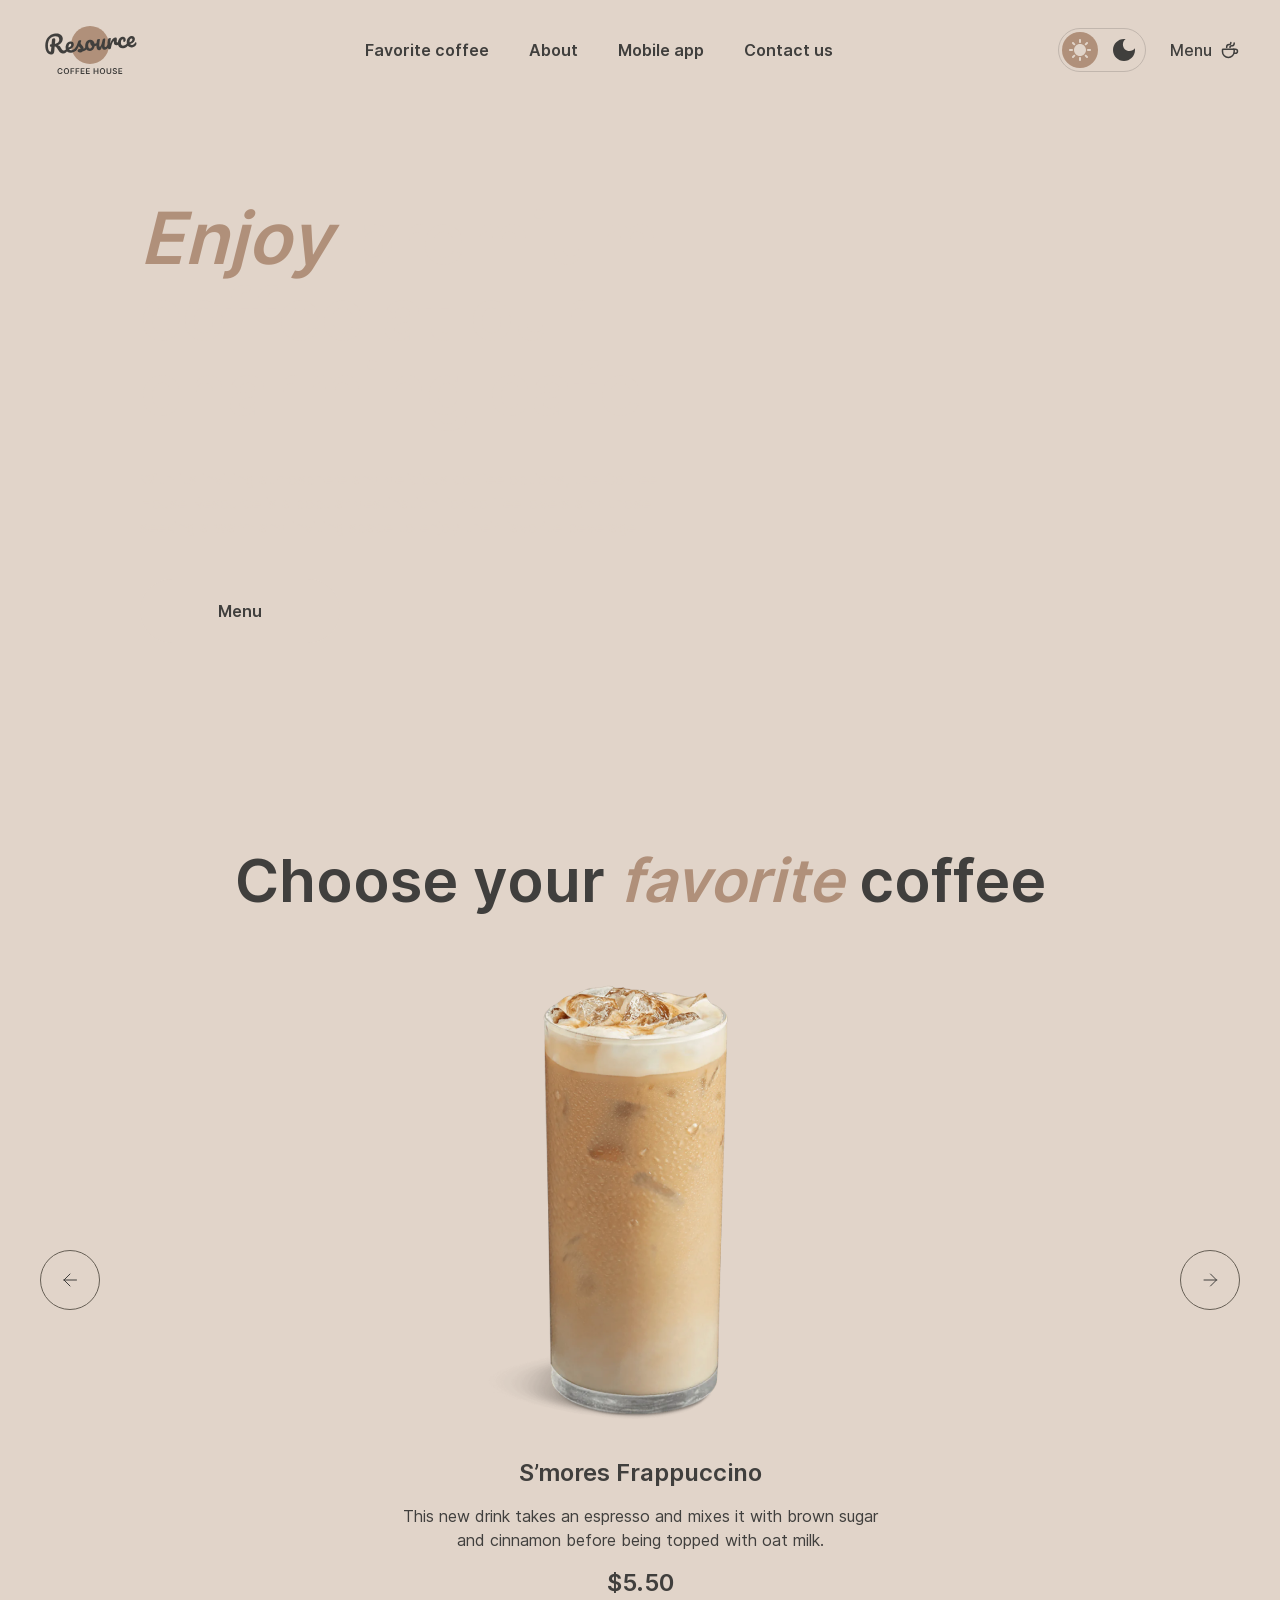
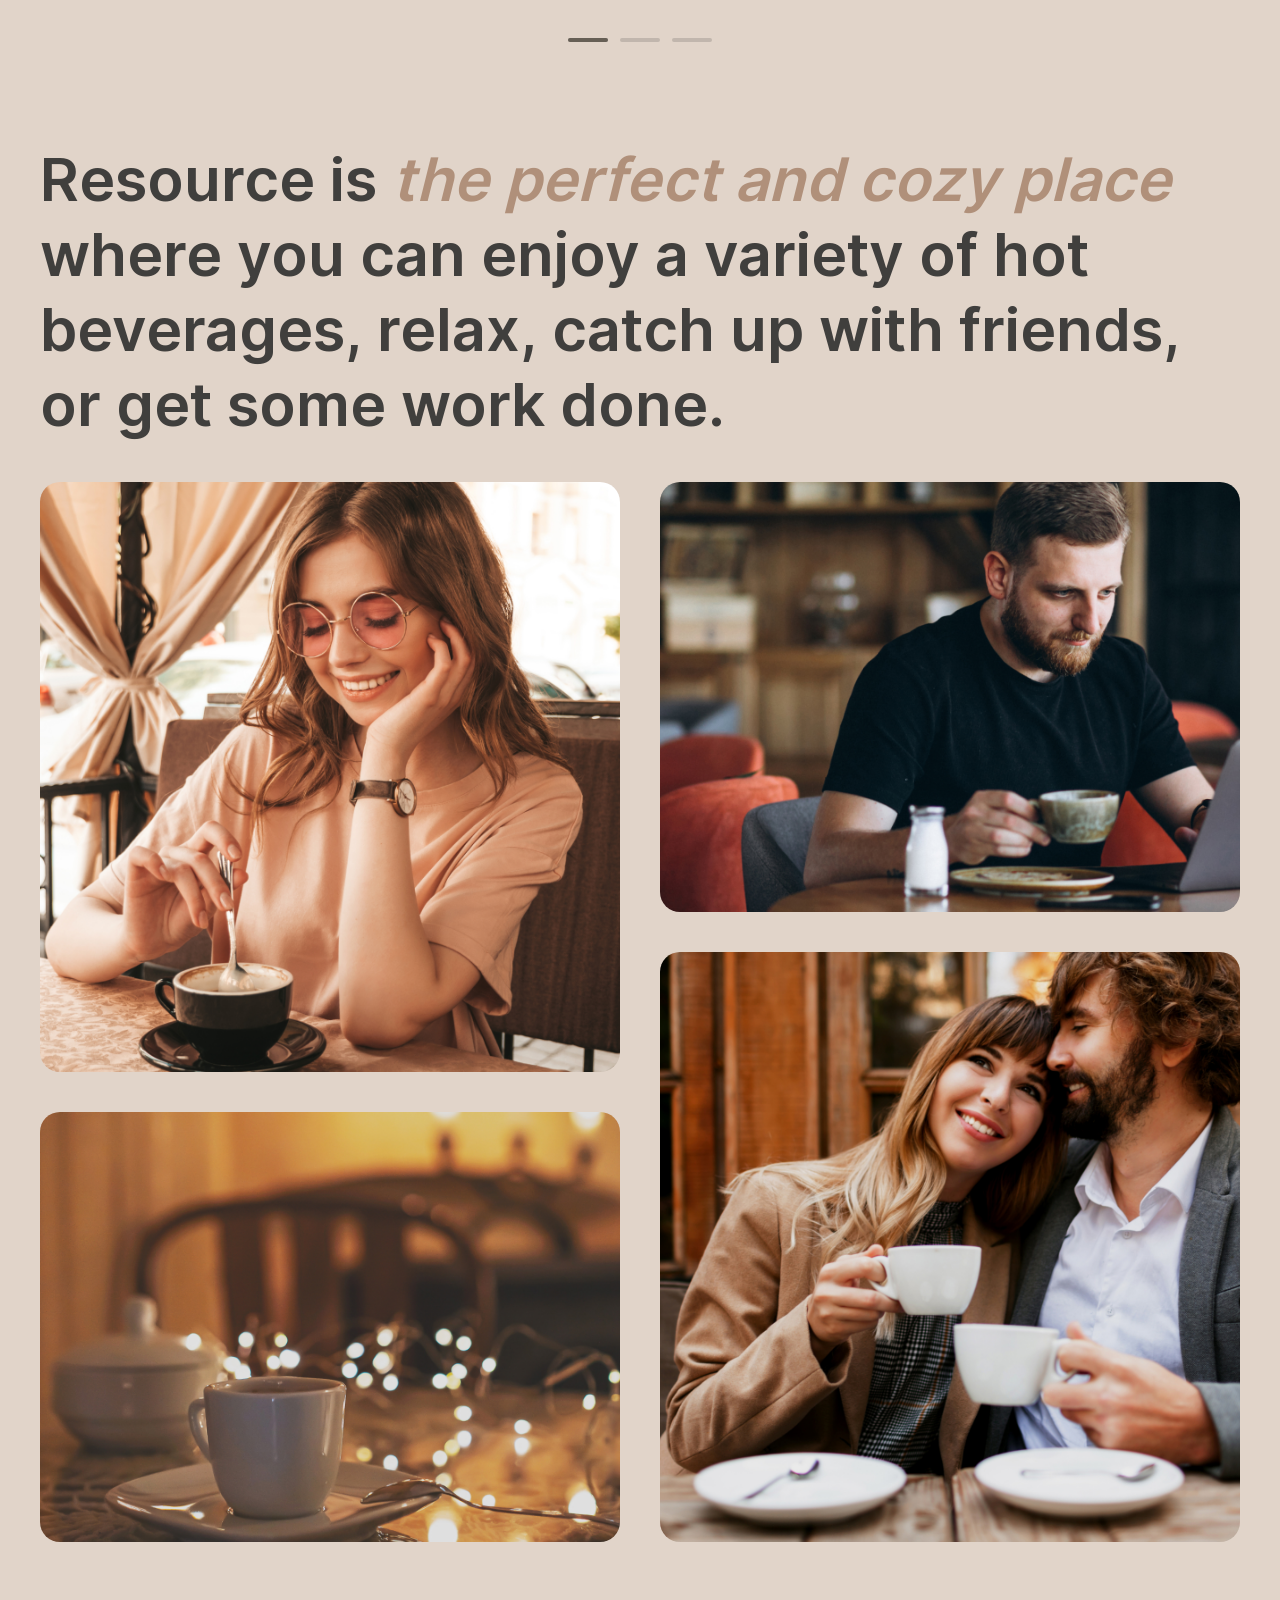
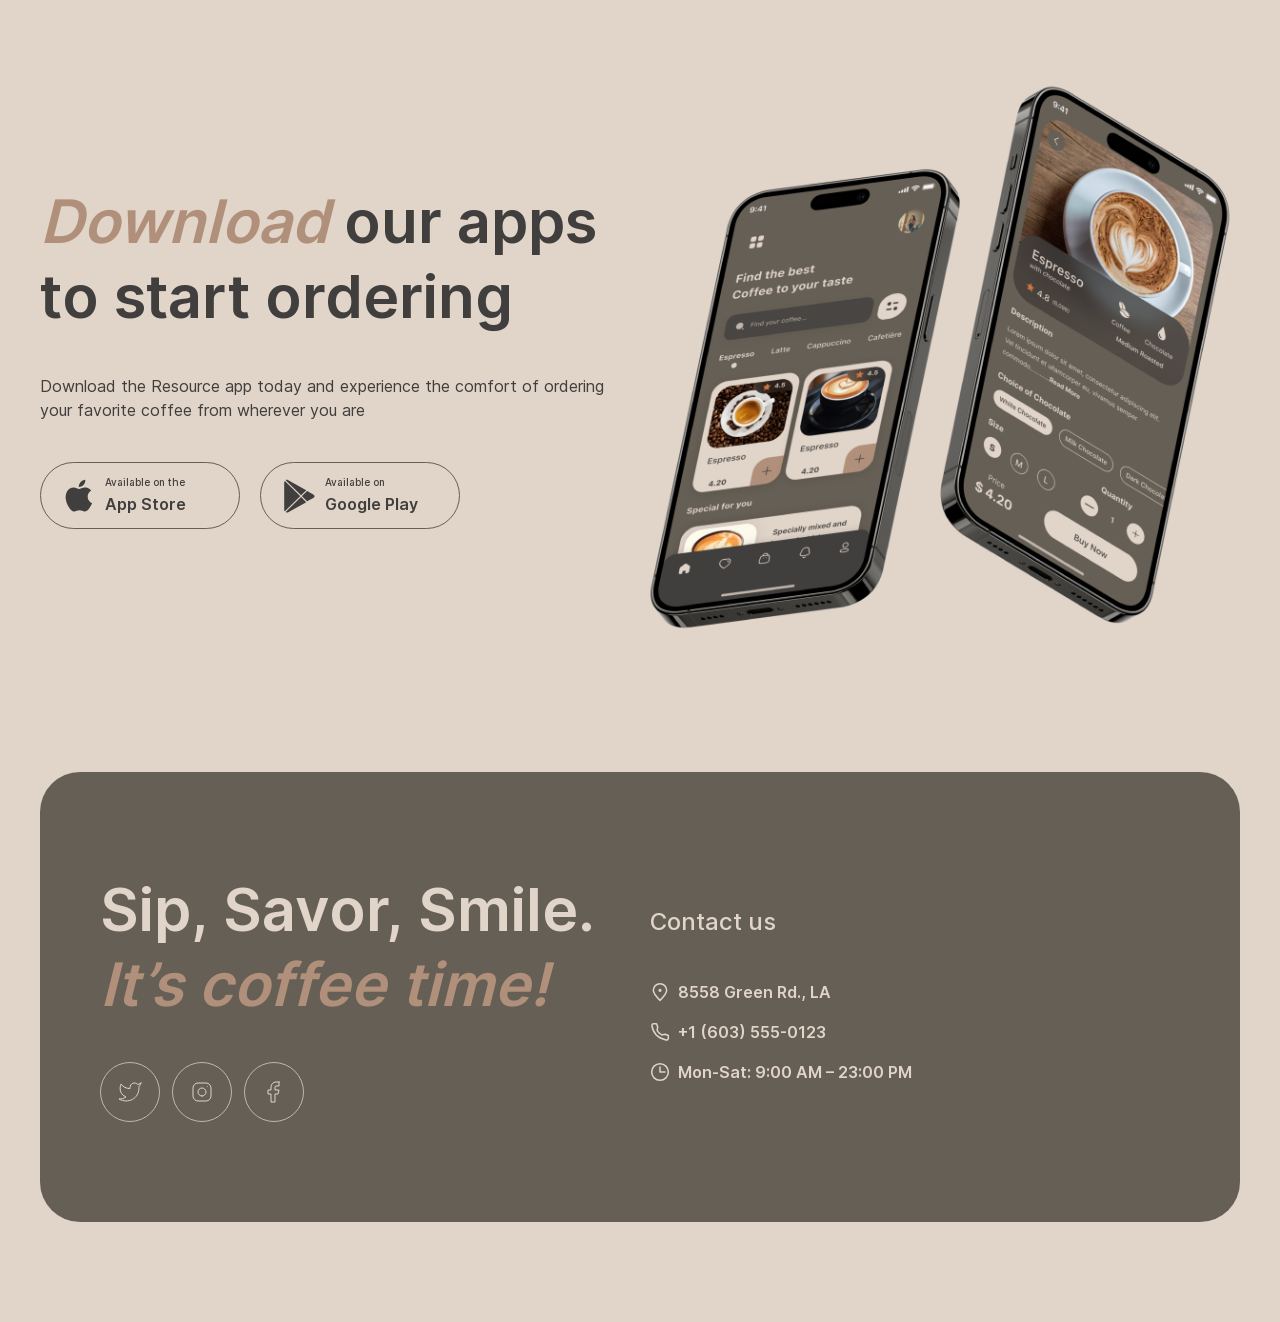
==== commit dc562a8b: "feat: add autoplay slider and mobile swipe slides" ====
--- a/index.html
+++ b/index.html
@@ -175,54 +175,56 @@
                             Choose your  <i>favorite</i> coffee
                         </h2>
                         <div class="favorite-slider">
-                            <ul class="favorite-slider f-center-center">
-                                <li class="favorite-item">
-                                    <div class="favorite-item__image">
-                                        <img src="assets/img/coffie/coffee-slider-1.png" alt="S’mores Frappuccino" class="img-contain">
-                                    </div>
-                                    <h3 class="favorite-item__name">
-                                        S’mores Frappuccino
-                                    </h3>
-                                    <p class="favorite-item__descr">
-                                        This new drink takes an espresso and mixes it with brown sugar and cinnamon before being topped with oat milk.
-                                    </p>
-                                    <p class="favorite-item__price">
-                                        $5.50
-                                    </p>
-                                </li>
-                                <li class="favorite-item none">
-                                    <div class="favorite-item__image">
-                                        <img src="assets/img/coffie/coffee-slider-2.png" alt="" class="img-contain">
-                                    </div>
-                                    <h3 class="favorite-item__name">
-                                        Caramel Macchiato
-                                    </h3>
-                                    <p class="favorite-item__descr">
-                                        Fragrant and unique classic espresso with rich caramel-peanut syrup, with the addition of delicate cream under whipped thick foam.
-                                    </p>
-                                    <p class="favorite-item__price">
-                                        $5.00
-                                    </p>
-                                </li>
-                                <li class="favorite-item none">
-                                    <div class="favorite-item__image">
-                                        <img src="assets/img/coffie/coffee-slider-3.png" alt="" class="img-contain">
-                                    </div>
-                                    <h3 class="favorite-item__name">
-                                        Ice coffee
-                                    </h3>
-                                    <p class="favorite-item__descr">
-                                        A popular summer drink that tones and invigorates. Prepared from coffee, milk and ice.
-                                    </p>
-                                    <p class="favorite-item__price">
-                                        $4.50
-                                    </p>
-                                </li>
-                            </ul>
+                            <div class="favorite-slider-wrapper">
+                                <ul class="favorite-slider-list">
+                                    <li class="favorite-item current">
+                                        <div class="favorite-item__image">
+                                            <img src="assets/img/coffie/coffee-slider-1.png" alt="S’mores Frappuccino" class="img-contain">
+                                        </div>
+                                        <h3 class="favorite-item__name">
+                                            S’mores Frappuccino
+                                        </h3>
+                                        <p class="favorite-item__descr">
+                                            This new drink takes an espresso and mixes it with brown sugar and cinnamon before being topped with oat milk.
+                                        </p>
+                                        <p class="favorite-item__price">
+                                            $5.50
+                                        </p>
+                                    </li>
+                                    <li class="favorite-item">
+                                        <div class="favorite-item__image">
+                                            <img src="assets/img/coffie/coffee-slider-2.png" alt="" class="img-contain">
+                                        </div>
+                                        <h3 class="favorite-item__name">
+                                            Caramel Macchiato
+                                        </h3>
+                                        <p class="favorite-item__descr">
+                                            Fragrant and unique classic espresso with rich caramel-peanut syrup, with the addition of delicate cream under whipped thick foam.
+                                        </p>
+                                        <p class="favorite-item__price">
+                                            $5.00
+                                        </p>
+                                    </li>
+                                    <li class="favorite-item ">
+                                        <div class="favorite-item__image">
+                                            <img src="assets/img/coffie/coffee-slider-3.png" alt="" class="img-contain">
+                                        </div>
+                                        <h3 class="favorite-item__name">
+                                            Ice coffee
+                                        </h3>
+                                        <p class="favorite-item__descr">
+                                            A popular summer drink that tones and invigorates. Prepared from coffee, milk and ice.
+                                        </p>
+                                        <p class="favorite-item__price">
+                                            $4.50
+                                        </p>
+                                    </li>
+                                </ul>
+                            </div>
                             <div class="favorite-pagination f-center-center">
-                                <span class="active"></span>
-                                <span></span>
-                                <span></span>
+                                <span><b></b></span>
+                                <span><b></b></span>
+                                <span><b></b></span>
                             </div>
                             <div class="favorite-panel">
                                 <button class="favorite-panel__prev f-center-center">
--- a/assets/css/main.css
+++ b/assets/css/main.css
@@ -292,7 +292,7 @@
   background: #665F55;
 }
 
-body.darkTheme .favorite-pagination span.active {
+body.darkTheme .favorite-pagination span b {
   background: #C1B6AD;
 }
 
@@ -871,7 +871,17 @@
 }
 
 .favorite-item {
-  width: 480px;
+  position: absolute;
+  left: 0;
+  top: 0;
+  width: 100%;
+  -webkit-transition: all .2s linear;
+  transition: all .2s linear;
+  opacity: 0;
+}
+
+.favorite-item.current {
+  opacity: 1;
 }
 
 .favorite-item__image {
@@ -910,6 +920,18 @@
   position: relative;
 }
 
+.favorite-slider-wrapper {
+  width: 480px;
+  overflow: hidden;
+  -webkit-transition: all .2s linear;
+  transition: all .2s linear;
+  margin: 0 auto;
+}
+
+.favorite-slider-list {
+  position: relative;
+}
+
 .favorite-pagination {
   margin-top: 40px;
 }
@@ -920,14 +942,21 @@
   border-radius: 100px;
   display: inline-block;
   background: #C1B6AD;
-}
-
-.favorite-pagination span.active {
-  background: #665F55;
+  position: relative;
+  overflow: hidden;
 }
 
 .favorite-pagination span:not(:last-child) {
   margin-right: 12px;
+}
+
+.favorite-pagination span b {
+  display: block;
+  position: absolute;
+  left: 0;
+  top: 0;
+  height: 100%;
+  background: #665F55;
 }
 
 .favorite-panel button {
--- a/assets/css/media.css
+++ b/assets/css/media.css
@@ -370,6 +370,12 @@
   }
 }
 
+@media screen and (max-width: 500px) {
+  .favorite-slider-wrapper {
+    width: 100%;
+  }
+}
+
 @media screen and (max-width: 380px) {
   .popup-coffee-settings-item {
     margin-bottom: 0;
